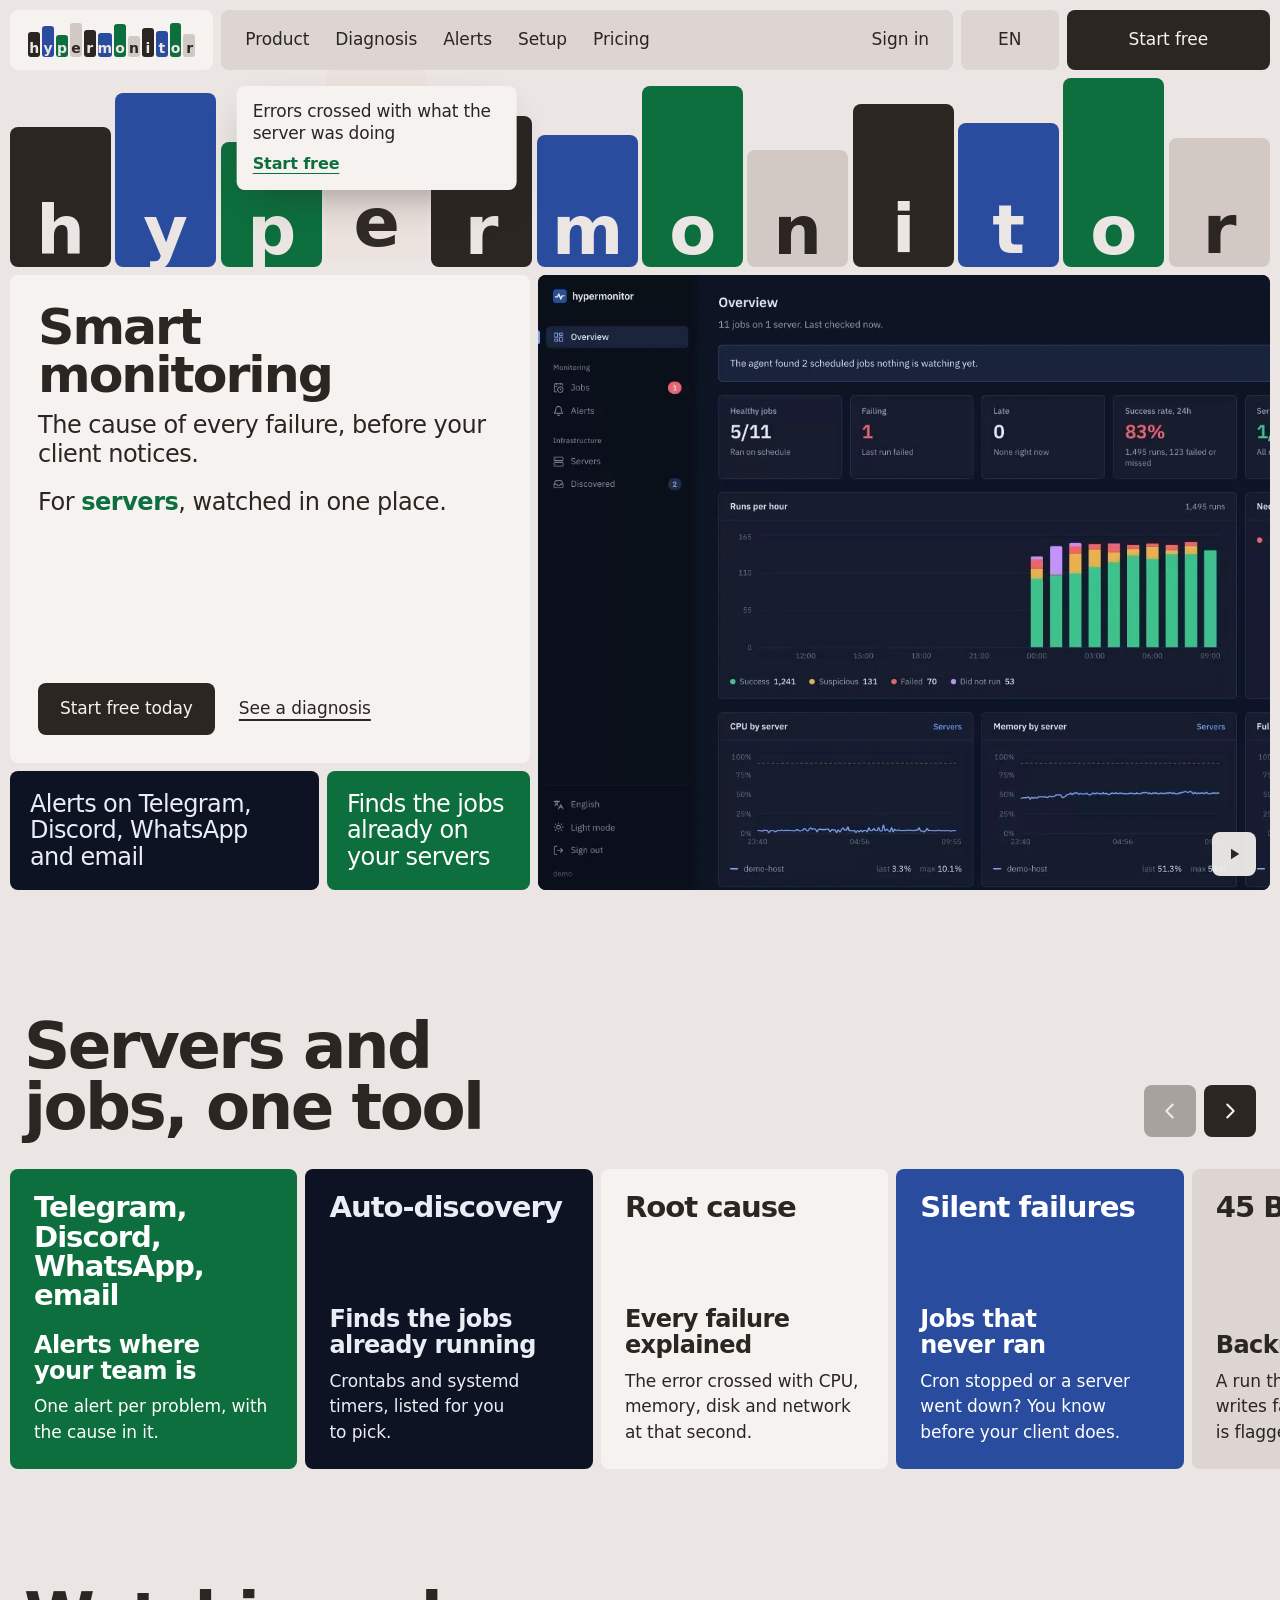
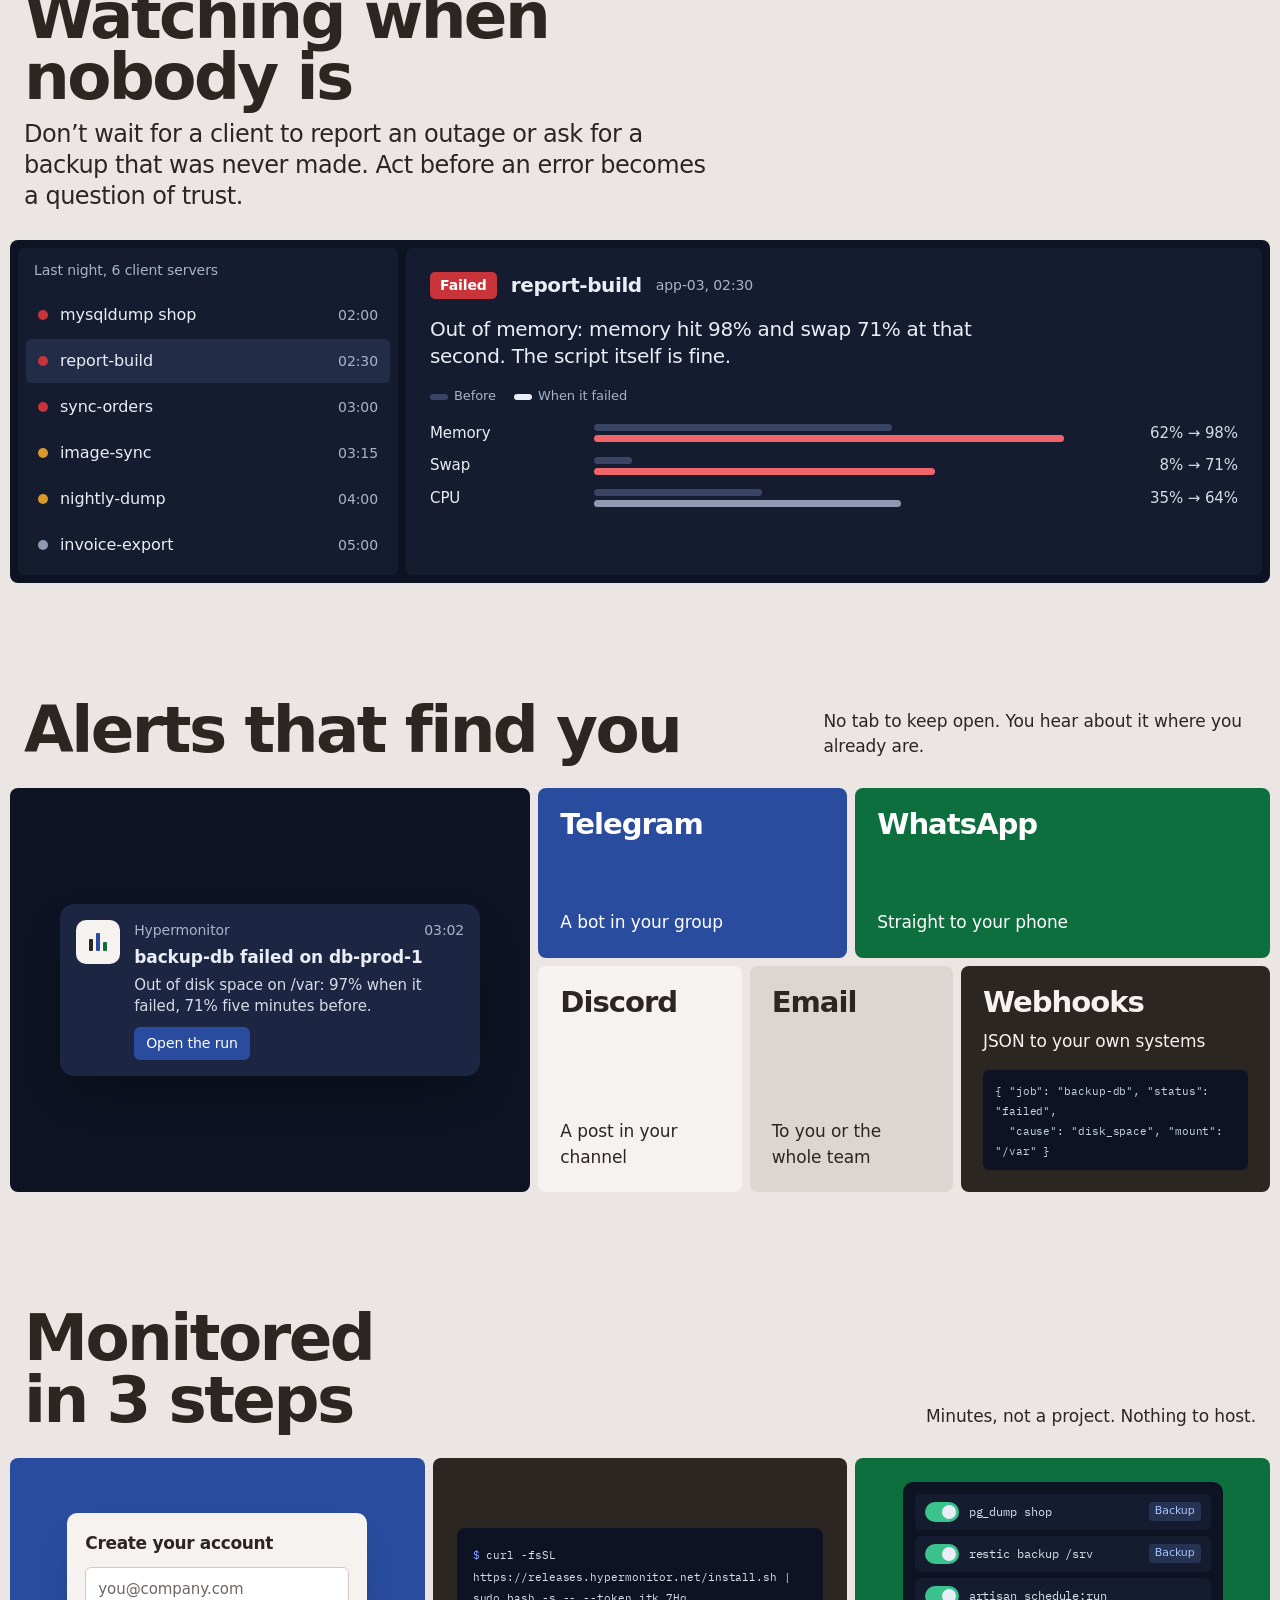
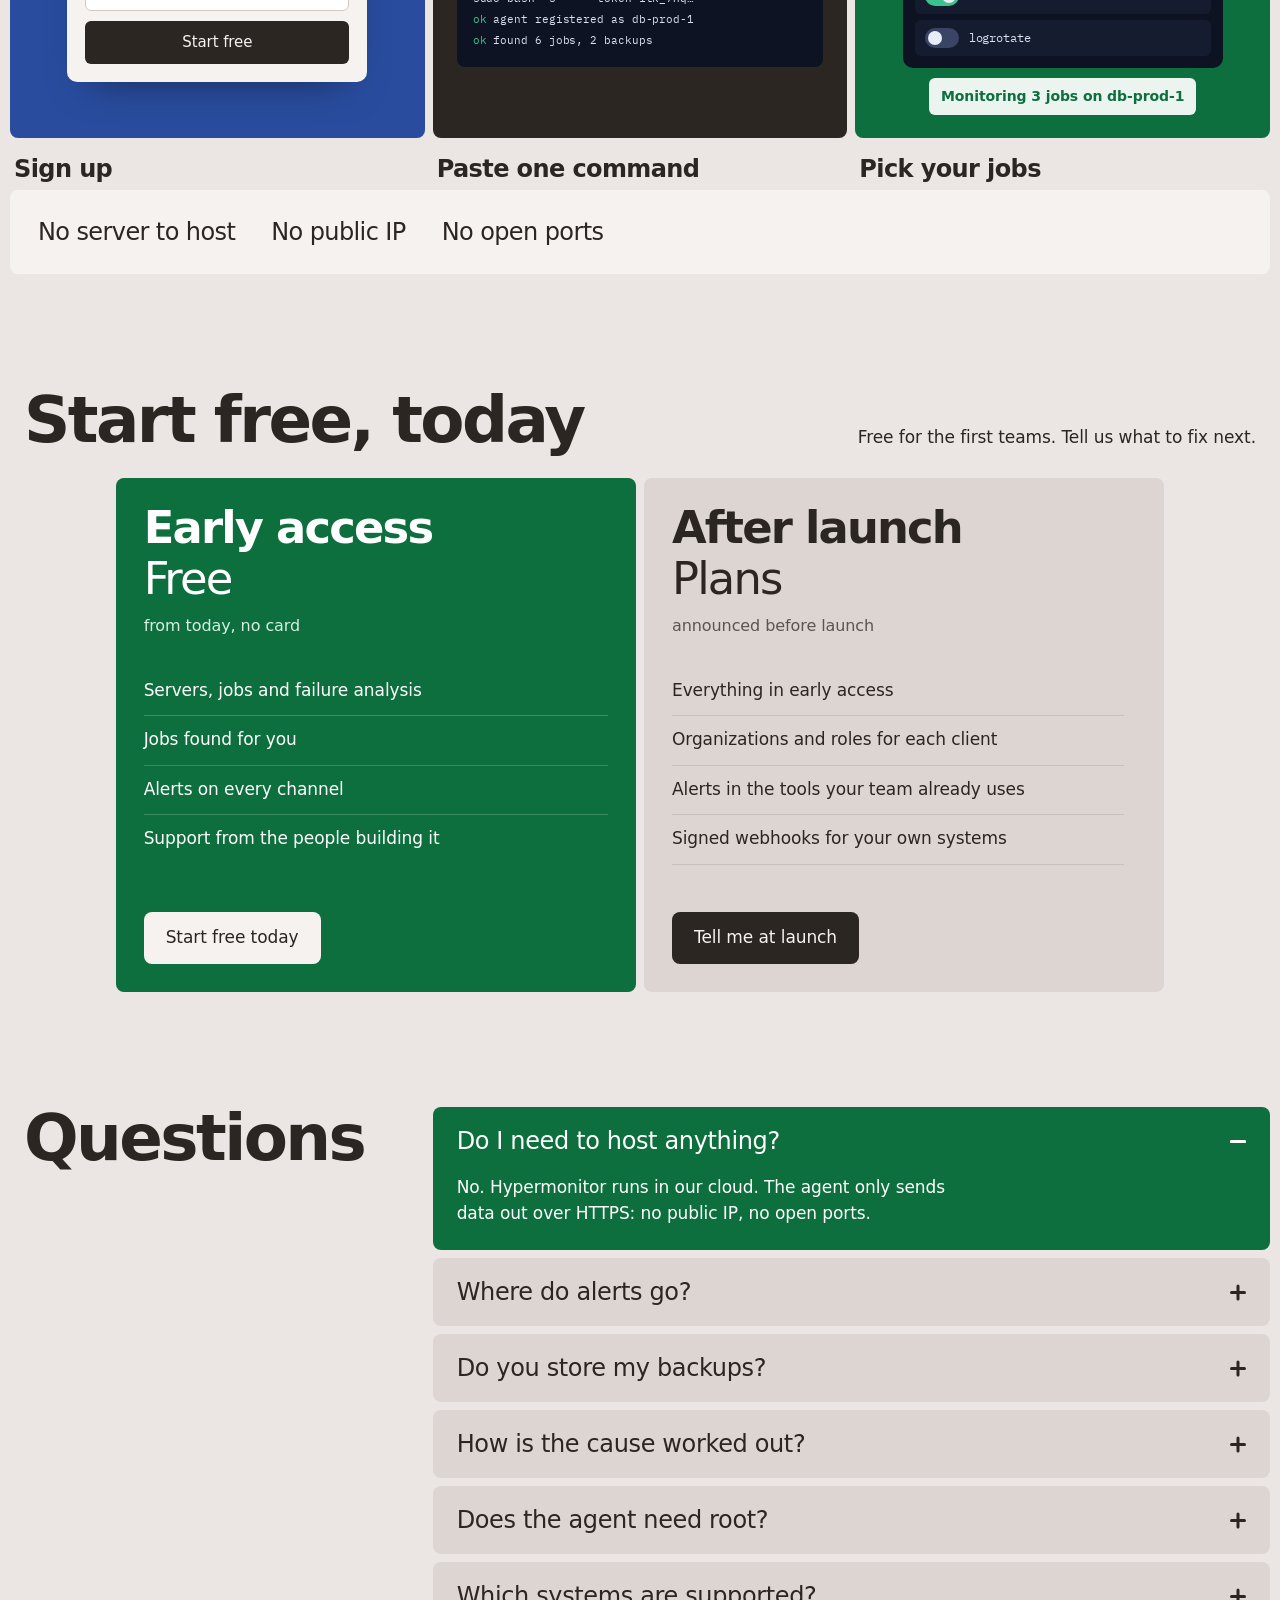
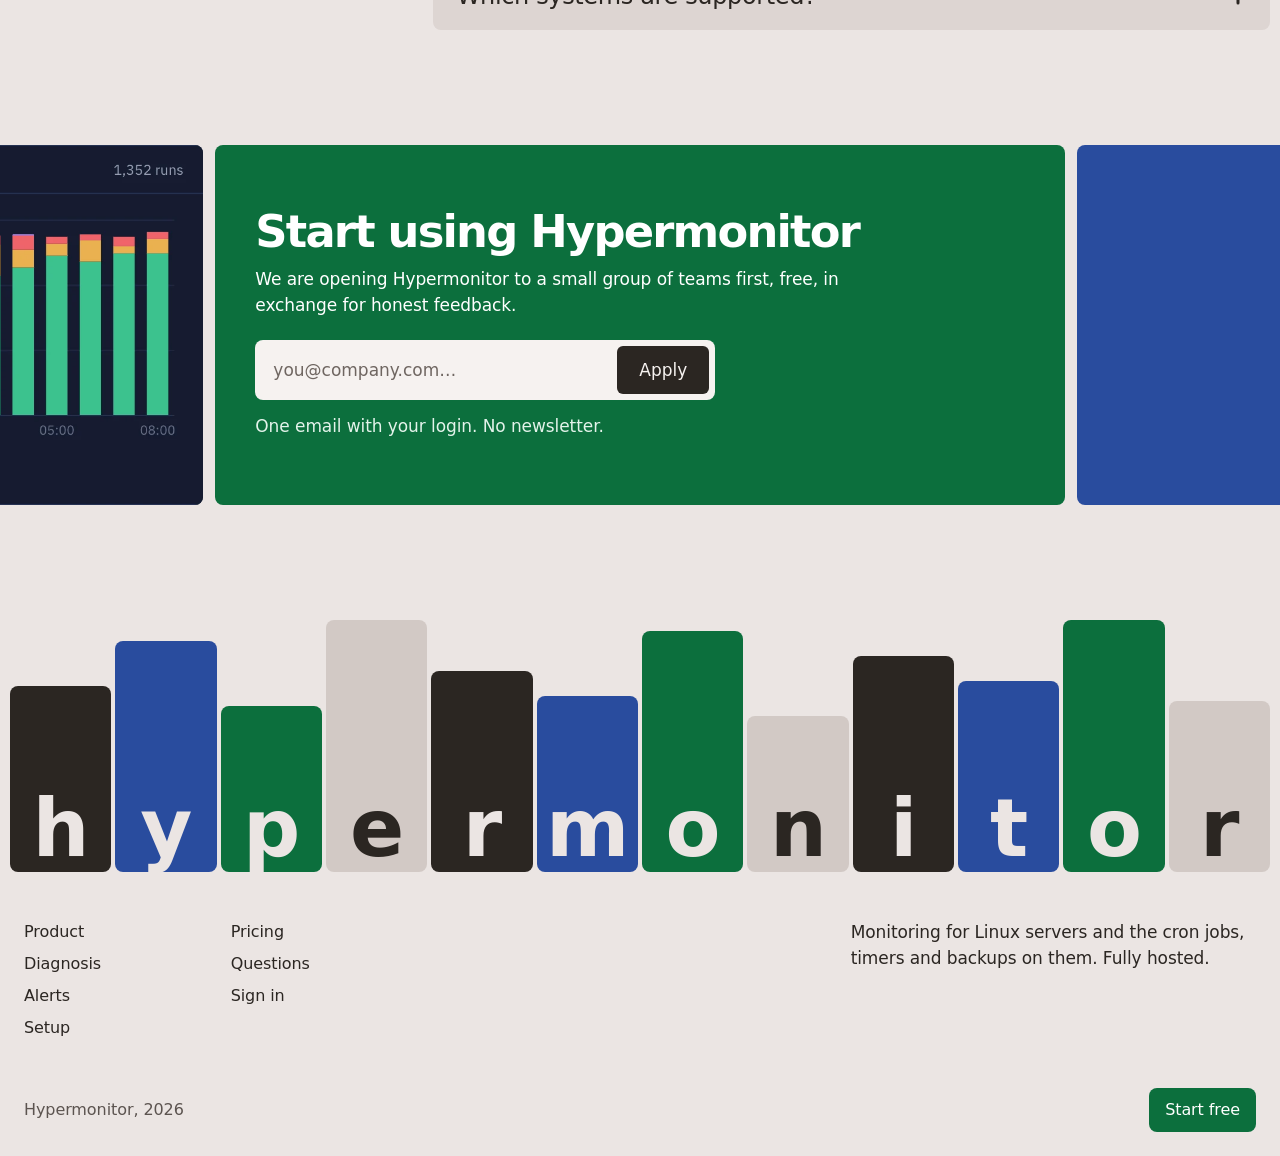
==== index.html @ ac03ec32 "Hypermonitor landing page Static page in English, Spanish and Portuguese with the interactive block " ====
<!doctype html>
<html lang="en">
<head>
  <meta charset="utf-8">
  <meta name="viewport" content="width=device-width, initial-scale=1, viewport-fit=cover">
  <title data-i18n="meta.title">Hypermonitor: server and cron monitoring that tells you why</title>
  <meta name="description" data-i18n-attr="content:meta.description" content="Hypermonitor watches your Linux servers and the cron jobs, timers and backups on them, and when a job fails it tells you why. Fully hosted, alerts wherever you are.">
  <meta name="theme-color" content="#ebe5e3">
  <meta property="og:type" content="website">
  <meta property="og:site_name" content="Hypermonitor">
  <meta property="og:url" content="https://hypermonitor.net/">
  <meta property="og:title" content="Hypermonitor: smart monitoring for servers, cron jobs and backups">
  <meta property="og:description" content="Watches your Linux servers and the cron jobs, timers and backups on them, and when a job fails it tells you why.">
  <meta property="og:image" content="https://hypermonitor.net/assets/social/og.png">
  <meta property="og:image:width" content="1200">
  <meta property="og:image:height" content="630">
  <meta property="og:image:alt" content="The hypermonitor block logo above the words Smart monitoring.">
  <meta name="twitter:card" content="summary_large_image">
  <link rel="icon" href="assets/brand/hypermonitor-mark.svg" type="image/svg+xml">
  <link rel="canonical" href="https://hypermonitor.net/">
  <link rel="alternate" hreflang="en" href="https://hypermonitor.net/?lang=en">
  <link rel="alternate" hreflang="pt-BR" href="https://hypermonitor.net/?lang=pt-BR">
  <link rel="alternate" hreflang="es" href="https://hypermonitor.net/?lang=es">
  <link rel="alternate" hreflang="x-default" href="https://hypermonitor.net/">
  <link rel="preconnect" href="https://api.fontshare.com">
  <link rel="preconnect" href="https://cdn.fontshare.com" crossorigin>
  <link href="https://api.fontshare.com/v2/css?f[]=switzer@400,500,600&display=swap" rel="stylesheet">
  <link rel="preconnect" href="https://fonts.googleapis.com">
  <link rel="preconnect" href="https://fonts.gstatic.com" crossorigin>
  <link href="https://fonts.googleapis.com/css2?family=IBM+Plex+Mono:wght@400;500&display=swap" rel="stylesheet"><!-- taste-skill-ignore: Plex Mono is used only for literal code -->
  <link rel="stylesheet" href="styles.css">
  <script>document.documentElement.classList.add('js')</script>
  <script src="i18n.js"></script>
</head>
<body>
<a class="skip" href="#main" data-i18n="nav.skip">Skip to content</a>

<header class="board board--hero" id="top">
  <a class="t t--logo" href="#top" aria-label="Hypermonitor">
    <span class="blocks blocks--mini" aria-hidden="true" translate="no"><span style="--h:.74">h</span><span style="--h:.92">y</span><span style="--h:.66">p</span><span style="--h:1">e</span><span style="--h:.8">r</span><span style="--h:.7">m</span><span style="--h:.96">o</span><span style="--h:.62">n</span><span style="--h:.86">i</span><span style="--h:.76">t</span><span style="--h:1">o</span><span style="--h:.68">r</span></span>
  </a>
  <nav class="t t--nav" aria-label="Main" data-i18n-attr="aria-label:nav.label">
    <a href="#features" data-i18n="nav.product">Product</a>
    <a href="#diagnosis" data-i18n="nav.diagnosis">Diagnosis</a>
    <a href="#alerts" data-i18n="nav.alerts">Alerts</a>
    <a href="#setup" data-i18n="nav.setup">Setup</a>
    <a href="#pricing" data-i18n="nav.pricing">Pricing</a>
    <a class="t--signin" href="https://app.hypermonitor.net/login" data-i18n="nav.signin">Sign in</a>
  </nav>
  <label class="t t--lang">
    <span class="sr-only" data-i18n="nav.language">Language</span>
    <select id="lang" aria-label="Language" data-i18n-attr="aria-label:nav.language">
      <option value="en">EN</option>
      <option value="pt-BR">PT</option>
      <option value="es">ES</option>
    </select>
  </label>
  <a class="t t--action" href="#start" data-i18n="cta.start">Start free</a>

  <div class="t t--mark">
    <div class="blocks blocks--hero" id="hero-blocks" role="group" aria-label="Hypermonitor" translate="no">
      <button type="button" style="--i:0;--h:.74" data-tip="0">h</button><button type="button" style="--i:1;--h:.92" data-tip="1">y</button><button type="button" style="--i:2;--h:.66" data-tip="2">p</button><button type="button" style="--i:3;--h:1" data-tip="3">e</button><button type="button" style="--i:4;--h:.8" data-tip="4">r</button><button type="button" style="--i:5;--h:.7" data-tip="5">m</button><button type="button" style="--i:6;--h:.96" data-tip="6">o</button><button type="button" style="--i:7;--h:.62" data-tip="7">n</button><button type="button" style="--i:8;--h:.86" data-tip="8">i</button><button type="button" style="--i:9;--h:.76" data-tip="9">t</button><button type="button" style="--i:10;--h:1" data-tip="10">o</button><button type="button" style="--i:11;--h:.68" data-tip="11">r</button>
    </div>
    <div class="tip" id="tip" role="status" aria-live="polite" hidden>
      <p class="tip__text" id="tip-text"></p>
      <a class="tip__link" href="#start" data-i18n="cta.start">Start free</a>
    </div>
  </div>

  <div class="t t--intro">
    <h1 class="intro__title" data-i18n="hero.title">Smart monitoring</h1>
    <p class="intro__punch" data-i18n="hero.punch">The cause of every failure, before your client notices.</p>
    <p class="intro__sub"><span data-i18n="hero.subA">For</span> <span class="rotator" aria-hidden="true"><span class="rotator__word" id="rotator">servers</span></span><span class="sr-only" data-i18n="hero.subList">servers, scheduled jobs, timers and backups</span><span data-i18n="hero.subB">, watched in one place.</span></p>
    <div class="intro__actions">
      <a class="btn btn--ink" href="#start" data-i18n="cta.startToday">Start free today</a>
      <a class="intro__link" href="#diagnosis" data-i18n="hero.see">See a diagnosis</a>
    </div>
  </div>
  <p class="t t--dark" data-i18n="hero.one">Alerts on Telegram, Discord, WhatsApp and email</p>
  <p class="t t--accent" data-i18n="hero.two">Finds the jobs already on your servers</p>

  <figure class="t t--video">
    <video id="tour" src="assets/video/tour.mp4" poster="assets/video/tour-poster.webp" width="1440" height="900" autoplay muted loop playsinline preload="metadata" aria-label="A tour of Hypermonitor: the overview, a server’s metrics, the jobs list and the analysis of a failed run." data-i18n-attr="aria-label:hero.videoLabel"></video>
    <button type="button" class="video__toggle" id="tour-toggle" aria-pressed="false" data-label-pause="Pause the tour" data-label-play="Play the tour" aria-label="Pause the tour">
      <svg class="i-pause" viewBox="0 0 24 24" aria-hidden="true"><rect x="6" y="5" width="4" height="14" rx="1"/><rect x="14" y="5" width="4" height="14" rx="1"/></svg>
      <svg class="i-play" viewBox="0 0 24 24" aria-hidden="true"><path d="M8 5v14l11-7z"/></svg>
    </button>
  </figure>
</header>

<main id="main">

<section class="features" id="features" aria-labelledby="features-title">
  <div class="features__head">
    <h2 class="features__title" id="features-title" data-i18n="features.title">Servers and jobs, one tool</h2>
    <div class="carousel__nav">
      <button type="button" class="carousel__btn" data-dir="-1" aria-controls="carousel" aria-label="Previous" data-i18n-attr="aria-label:features.prev"><svg viewBox="0 0 24 24" aria-hidden="true"><path d="M15 5l-7 7 7 7"/></svg></button>
      <button type="button" class="carousel__btn" data-dir="1" aria-controls="carousel" aria-label="Next" data-i18n-attr="aria-label:features.next"><svg viewBox="0 0 24 24" aria-hidden="true"><path d="M9 5l7 7-7 7"/></svg></button>
    </div>
  </div>
  <ul class="carousel" id="carousel" tabindex="0" aria-label="Features" data-i18n-attr="aria-label:features.label">
    <li class="slide slide--accent"><p class="slide__fact" data-i18n="f1.f">Telegram, Discord, WhatsApp, email</p><h3 data-i18n="f1.t">Alerts where your team is</h3><p data-i18n="f1.d">One alert per problem, with the cause in it.</p></li>
    <li class="slide slide--night"><p class="slide__fact" data-i18n="f2.f">Auto-discovery</p><h3 data-i18n="f2.t">Finds the jobs already running</h3><p data-i18n="f2.d">Crontabs and systemd timers, listed for you to pick.</p></li>
    <li class="slide slide--paper"><p class="slide__fact" data-i18n="f3.f">Root cause</p><h3 data-i18n="f3.t">Every failure explained</h3><p data-i18n="f3.d">The error crossed with CPU, memory, disk and network at that second.</p></li>
    <li class="slide slide--navy"><p class="slide__fact" data-i18n="f4.f">Silent failures</p><h3 data-i18n="f4.t">Jobs that never ran</h3><p data-i18n="f4.d">Cron stopped or a server went down? You know before your client does.</p></li>
    <li class="slide slide--surface"><p class="slide__fact">45&nbsp;B</p><h3 data-i18n="f5.t">Backups that lie</h3><p data-i18n="f5.d">A run that exits 0 but writes far less than usual is flagged.</p></li>
    <li class="slide slide--paper"><p class="slide__fact" data-i18n="f6.f">Real time</p><h3 data-i18n="f6.t">Server health</h3><p data-i18n="f6.d">CPU, memory, swap, disk, I/O and network, with history.</p></li>
    <li class="slide slide--night"><p class="slide__fact" data-i18n="f7.f">1 login</p><h3 data-i18n="f7.t">Every client apart</h3><p data-i18n="f7.d">One organization per client, all under your login.</p></li>
    <li class="slide slide--surface"><p class="slide__fact" data-i18n="f8.f">No SSH</p><h3 data-i18n="f8.t">The output of every run</h3><p data-i18n="f8.d">Last lines, CPU time and memory of each run, in the browser.</p></li>
  </ul>
</section>

<section class="diag" id="diagnosis" aria-labelledby="diag-title">
  <div class="diag__head">
    <h2 id="diag-title" data-i18n="diag.title">Watching when nobody is</h2>
    <p class="diag__hook" data-i18n="diag.sub">Don’t wait for a client to report an outage or ask for a backup that was never made. Act before an error becomes a question of trust.</p>
  </div>
  <div class="diag__ui" data-ui>
    <div class="diag__list">
      <p class="diag__caption" data-i18n="diag.night">Last night, 6 client servers</p>
      <ul id="diag-runs" role="listbox" aria-label="Runs" data-i18n-attr="aria-label:diag.runs"></ul>
    </div>
    <div class="diag__pane" id="diag-pane" aria-live="polite"></div>
  </div>
</section>

<section class="alerts" id="alerts" aria-labelledby="alerts-title">
  <div class="alerts__head">
    <h2 id="alerts-title" data-i18n="alerts.title">Alerts that find you</h2>
    <p data-i18n="alerts.sub">No tab to keep open. You hear about it where you already are.</p>
  </div>
  <div class="alerts__board">
    <div class="t alerts__msg" data-ui>
      <div class="msg">
        <span class="msg__app" aria-hidden="true"><svg viewBox="0 0 24 24"><rect x="3" y="9" width="4" height="12" rx="1"/><rect x="10" y="3" width="4" height="18" rx="1"/><rect x="17" y="12" width="4" height="9" rx="1"/></svg></span>
        <div class="msg__body">
          <p class="msg__from">Hypermonitor <span>03:02</span></p>
          <p class="msg__title" data-i18n="alerts.msgTitle">backup-db failed on db-prod-1</p>
          <p class="msg__text" data-i18n="alerts.msgText">Out of disk space on /var: 97% when it failed, 71% five minutes before.</p>
          <span class="msg__btn" data-i18n="alerts.msgBtn">Open the run</span>
        </div>
      </div>
    </div>
    <div class="t alerts__ch alerts__ch--telegram"><p class="ch__name">Telegram</p><p data-i18n="alerts.telegram">A bot in your group</p></div>
    <div class="t alerts__ch alerts__ch--whatsapp"><p class="ch__name">WhatsApp</p><p data-i18n="alerts.whatsapp">Straight to your phone</p></div>
    <div class="t alerts__ch alerts__ch--discord"><p class="ch__name">Discord</p><p data-i18n="alerts.discord">A post in your channel</p></div>
    <div class="t alerts__ch alerts__ch--email"><p class="ch__name">Email</p><p data-i18n="alerts.email">To you or the whole team</p></div>
    <div class="t alerts__ch alerts__ch--hook">
      <p class="ch__name">Webhooks</p>
      <p data-i18n="alerts.hook">JSON to your own systems</p>
      <pre data-ui><code>{ "job": "backup-db", "status": "failed",
  "cause": "disk_space", "mount": "/var" }</code></pre>
    </div>
  </div>
</section>

<section class="setup" id="setup" aria-labelledby="setup-title">
  <div class="setup__head">
    <h2 id="setup-title" data-i18n="setup.title">Monitored in 3 steps</h2>
    <p data-i18n="setup.sub">Minutes, not a project. Nothing to host.</p>
  </div>
  <ol class="steps">
    <li class="step">
      <div class="step__art step__art--a" data-ui>
        <div class="ui-card">
          <p class="ui-card__title" data-i18n="setup.s1art">Create your account</p>
          <span class="ui-input">you@company.com</span>
          <span class="ui-btn" data-i18n="cta.startFree">Start free</span>
        </div>
      </div>
      <h3 data-i18n="setup.s1">Sign up</h3>
    </li>
    <li class="step">
      <div class="step__art step__art--b" data-ui>
        <pre class="term"><code><span class="term__p">$</span> curl -fsSL https://releases.hypermonitor.net/install.sh | sudo bash -s -- --token itk_7Hq…
<span class="term__ok">ok</span> agent registered as db-prod-1
<span class="term__ok">ok</span> found 6 jobs, 2 backups</code></pre>
      </div>
      <h3 data-i18n="setup.s2">Paste one command</h3>
    </li>
    <li class="step">
      <div class="step__art step__art--c" data-ui>
        <ul class="picks">
          <li><span class="pick on" aria-hidden="true"></span><code>pg_dump shop</code><span class="tag">Backup</span></li>
          <li><span class="pick on" aria-hidden="true"></span><code>restic backup /srv</code><span class="tag">Backup</span></li>
          <li><span class="pick on" aria-hidden="true"></span><code>artisan schedule:run</code></li>
          <li><span class="pick" aria-hidden="true"></span><code>logrotate</code></li>
        </ul>
        <p class="picks__done" data-i18n="setup.s3art">Monitoring 3 jobs on db-prod-1</p>
      </div>
      <h3 data-i18n="setup.s3">Pick your jobs</h3>
    </li>
  </ol>
  <ul class="nohost" aria-label="What you don’t need" data-i18n-attr="aria-label:setup.noLabel">
    <li data-i18n="setup.no1">No server to host</li>
    <li data-i18n="setup.no2">No public IP</li>
    <li data-i18n="setup.no3">No open ports</li>
  </ul>
</section>

<section class="pricing" id="pricing" aria-labelledby="pricing-title">
  <div class="pricing__head">
    <h2 id="pricing-title" data-i18n="pricing.title">Start free, today</h2>
    <p data-i18n="pricing.sub">Free for the first teams. Tell us what to fix next.</p>
  </div>
  <div class="plans">
    <div class="plan plan--early">
      <p class="plan__name" data-i18n="pricing.early">Early access</p>
      <p class="plan__price" data-i18n="pricing.free">Free</p>
      <p class="plan__period" data-i18n="pricing.fromToday">from today, no card</p>
      <ul class="plan__list">
        <li data-i18n="pricing.e1">Servers, jobs and failure analysis</li>
        <li data-i18n="pricing.e2">Jobs found for you</li>
        <li data-i18n="pricing.e3">Alerts on every channel</li>
        <li data-i18n="pricing.e4">Support from the people building it</li>
      </ul>
      <a class="btn btn--paper" href="#start" data-i18n="cta.startToday">Start free today</a>
    </div>
    <div class="plan plan--after">
      <p class="plan__name" data-i18n="pricing.after">After launch</p>
      <p class="plan__price" data-i18n="pricing.plans">Plans</p>
      <p class="plan__period" data-i18n="pricing.announced">announced before launch</p>
      <ul class="plan__list plan__list--scroll" tabindex="0" aria-label="What comes after launch" data-i18n-attr="aria-label:pricing.afterLabel">
        <li data-i18n="pricing.a1">Everything in early access</li>
        <li data-i18n="pricing.a2">Organizations and roles for each client</li>
        <li data-i18n="pricing.a3">Alerts in the tools your team already uses</li>
        <li data-i18n="pricing.a4">Signed webhooks for your own systems</li>
        <li data-i18n="pricing.a5">A public API</li>
        <li data-i18n="pricing.a6">AI-assisted failure analysis</li>
        <li data-i18n="pricing.a7">Longer metric and run history</li>
        <li data-i18n="pricing.a8">Reports you can send to your clients</li>
        <li data-i18n="pricing.a9">A free plan that stays</li>
      </ul>
      <a class="btn btn--ink" href="#start" data-i18n="pricing.notify">Tell me at launch</a>
    </div>
  </div>
</section>

<section class="faq" id="faq" aria-labelledby="faq-title">
  <h2 class="faq__title" id="faq-title" data-i18n="faq.title">Questions</h2>
  <div class="faq__list">
    <details class="qa" name="faq" open><summary data-i18n="faq.q1">Do I need to host anything?</summary><p data-i18n="faq.a1">No. Hypermonitor runs in our cloud. The agent only sends data out over HTTPS: no public IP, no open ports.</p></details>
    <details class="qa" name="faq"><summary data-i18n="faq.q2">Where do alerts go?</summary><p data-i18n="faq.a2">Telegram, Discord, WhatsApp, email or a webhook to your own systems. One alert per problem, not per run.</p></details>
    <details class="qa" name="faq"><summary data-i18n="faq.q3">Do you store my backups?</summary><p data-i18n="faq.a3">No. Only facts about each run: exit code, duration, size, file count and checksum.</p></details>
    <details class="qa" name="faq"><summary data-i18n="faq.q4">How is the cause worked out?</summary><p data-i18n="faq.a4">By rules you can read: the error line is matched to known failures and checked against the server’s metrics at the second it failed.</p></details>
    <details class="qa" name="faq"><summary data-i18n="faq.q5">Does the agent need root?</summary><p data-i18n="faq.a5">Only to install it as a service. Wrapping a job with <code>hmagent exec</code> does not.</p></details>
    <details class="qa" name="faq"><summary data-i18n="faq.q6">Which systems are supported?</summary><p data-i18n="faq.a6">Linux on amd64 for the agent. Ping URLs work from anything that can make an HTTP request.</p></details>
  </div>
</section>

<section class="close" id="start" aria-labelledby="start-title">
  <figure class="close__side close__side--img">
    <img src="assets/shots/f-runs.webp" width="1517" height="604" loading="lazy" alt="" >
  </figure>
  <div class="close__main">
    <h2 id="start-title" data-i18n="close.title">Start using Hypermonitor</h2>
    <p data-i18n="close.sub">We are opening Hypermonitor to a small group of teams first, free, in exchange for honest feedback.</p>
    <!-- Netlify Forms only keeps the fields declared here at deploy time, so the hidden ones must stay in the markup. -->
    <form class="field" id="start-form" name="early-access" action="/" method="post" data-netlify="true" netlify-honeypot="_gotcha">
      <input type="hidden" name="form-name" value="early-access">
      <input type="hidden" name="language">
      <input type="hidden" name="utm_source">
      <input type="hidden" name="utm_medium">
      <input type="hidden" name="utm_campaign">
      <input type="hidden" name="utm_content">
      <input type="hidden" name="ref">
      <input type="hidden" name="referrer">
      <label class="sr-only" for="start-email" data-i18n="close.email">Work email</label>
      <input id="start-email" name="email" type="email" required autocomplete="email" placeholder="you@company.com…" spellcheck="false" data-i18n-attr="placeholder:close.placeholder">
      <input class="sr-only" name="_gotcha" type="text" tabindex="-1" autocomplete="off" aria-hidden="true">
      <button type="submit" data-i18n="close.apply">Apply</button>
    </form>
    <p class="close__after" id="start-after" aria-live="polite" data-i18n="close.after">One email with your login. No newsletter.</p>
  </div>
  <div class="close__side close__side--flat"></div>
</section>

</main>

<footer class="foot">
  <p class="blocks blocks--foot" aria-label="hypermonitor" translate="no"><span style="--i:0;--h:.74">h</span><span style="--i:1;--h:.92">y</span><span style="--i:2;--h:.66">p</span><span style="--i:3;--h:1">e</span><span style="--i:4;--h:.8">r</span><span style="--i:5;--h:.7">m</span><span style="--i:6;--h:.96">o</span><span style="--i:7;--h:.62">n</span><span style="--i:8;--h:.86">i</span><span style="--i:9;--h:.76">t</span><span style="--i:10;--h:1">o</span><span style="--i:11;--h:.68">r</span></p>
  <div class="foot__links">
    <nav aria-label="Product" data-i18n-attr="aria-label:nav.product"><a href="#features" data-i18n="nav.product">Product</a><a href="#diagnosis" data-i18n="nav.diagnosis">Diagnosis</a><a href="#alerts" data-i18n="nav.alerts">Alerts</a><a href="#setup" data-i18n="nav.setup">Setup</a></nav>
    <nav aria-label="Help" data-i18n-attr="aria-label:nav.help"><a href="#pricing" data-i18n="nav.pricing">Pricing</a><a href="#faq" data-i18n="faq.title">Questions</a><a href="https://app.hypermonitor.net/login" data-i18n="nav.signin">Sign in</a></nav>
    <p class="foot__what" data-i18n="foot.what">Monitoring for Linux servers and the cron jobs, timers and backups on them. Fully hosted.</p>
  </div>
  <div class="foot__last">
    <p>Hypermonitor, 2026</p>
    <a class="btn btn--accent btn--small" href="#start" data-i18n="cta.start">Start free</a>
  </div>
</footer>

<script src="main.js" defer></script>
</body>
</html>
---- styles.css ----
/* Hypermonitor landing. Direction: "The well-kept board" (tasteskill seed 1194518686).
   Filled tiles, 8px gaps, one radius. The block wordmark (each letter in a bar of its own height,
   like a run in a chart) is the brand mark. */

:root {
  --bg: #ebe5e3;
  --paper: #f6f2f0;
  --surface: #ddd5d2;
  --surface-2: #d2c9c5;
  --stone: #d2c9c5;
  --ink: #2b2622;
  --muted: #5c5450;
  --accent: #0c6f3d;
  --accent-strong: #095a31;
  --accent-ink: #ffffff;
  --navy: #294c9e;
  --night: #0d1322;
  --night-2: #151c30;
  --night-ink: #e9edf5;
  --red: #c9343a;
  --amber: #8f5b08;

  --step-body: 17px;
  --step-h3: 24px;
  --step-lead: clamp(1.375rem, 1.1rem + 0.9vw, 2rem);
  --step-head: clamp(2.25rem, 1.3rem + 3.4vw, 4.25rem);

  --gap: 8px;
  --edge: 10px;
  --radius: 8px;
  --section: clamp(88px, 9vw, 150px);

  --ease-out: cubic-bezier(0.22, 1, 0.36, 1);
  --t-press: 140ms;
  --t-hover: 180ms;
  --t-ui: 240ms;

  --sans: "Switzer", system-ui, -apple-system, "Segoe UI", sans-serif;
  --mono: "IBM Plex Mono", ui-monospace, "SFMono-Regular", Menlo, monospace; /* taste-skill-ignore: only literal code */
}

*, *::before, *::after { box-sizing: border-box; }
html { -webkit-text-size-adjust: 100%; scroll-behavior: smooth; -webkit-tap-highlight-color: transparent; }
body {
  margin: 0;
  background: var(--bg);
  color: var(--ink);
  font: 400 var(--step-body) / 1.5 var(--sans);
  letter-spacing: -0.005em;
  -webkit-font-smoothing: antialiased;
  touch-action: manipulation;
  overflow-x: hidden;
}
img, video { display: block; max-width: 100%; height: auto; }
h1, h2, h3, p, figure, ul, ol, pre { margin: 0; }
ul, ol { padding: 0; list-style: none; }
a { color: inherit; }
button, input, select { font: inherit; color: inherit; }
code { font-family: var(--mono); font-size: 0.9em; }
::selection { background: var(--accent); color: var(--accent-ink); }
:focus-visible { outline: 3px solid var(--navy); outline-offset: 2px; }
[id] { scroll-margin-top: 16px; }
h1, h2, h3 { font-weight: 600; letter-spacing: -0.04em; line-height: 0.95; text-wrap: balance; }
h3 { font-size: var(--step-h3); letter-spacing: -0.025em; line-height: 1.1; }
p { text-wrap: pretty; }
.sr-only { position: absolute; width: 1px; height: 1px; overflow: hidden; clip: rect(0 0 0 0); white-space: nowrap; }
.skip { position: absolute; left: -9999px; top: 8px; z-index: 10; padding: 10px 14px; border-radius: var(--radius); background: var(--ink); color: var(--paper); }
.skip:focus { left: 8px; }
main > section { padding: var(--section) var(--edge) 0; }

.t { border-radius: var(--radius); min-width: 0; }

.btn {
  display: inline-flex; align-items: center; justify-content: center;
  min-height: 52px; padding: 0 22px; border-radius: var(--radius);
  font-weight: 500; text-decoration: none; white-space: nowrap;
  transition: transform var(--t-press) var(--ease-out), background-color var(--t-hover) ease, color var(--t-hover) ease;
}
.btn:active { transform: scale(0.97); }
.btn--paper { background: var(--paper); color: var(--ink); }
.btn--ink { background: var(--ink); color: var(--paper); }
.btn--accent { background: var(--accent); color: var(--accent-ink); }
.btn--small { min-height: 44px; padding: 0 16px; }
@media (hover: hover) and (pointer: fine) {
  .btn--paper:hover { background: #ffffff; }
  .btn--ink:hover { background: #000000; }
  .btn--accent:hover { background: var(--accent-strong); }
}

/* ---------- The block wordmark ---------- */
.blocks { display: flex; align-items: flex-end; gap: 4px; height: 100%; margin: 0; letter-spacing: -0.05em; }
.blocks > span, .blocks > button {
  flex: 1; display: flex; align-items: flex-end; justify-content: center;
  height: calc(var(--h) * 100%); padding: 0 0 0.04em; border: 0;
  border-radius: var(--radius); background: var(--ink); color: var(--bg);
  font-weight: 600; line-height: 1;
}
.blocks > :nth-child(4n + 2) { background: var(--navy); }
.blocks > :nth-child(4n + 3) { background: var(--accent); }
.blocks > :nth-child(4n) { background: var(--stone); color: var(--ink); }
.blocks > button { cursor: pointer; transition: transform var(--t-ui) var(--ease-out), filter var(--t-hover) ease; }
.blocks > button.is-on { transform: translateY(-8px); filter: brightness(1.12); }
@media (hover: hover) and (pointer: fine) { .blocks > button:hover { transform: translateY(-8px); } }

.blocks--mini { height: 34px; width: 172px; gap: 2px; letter-spacing: -0.02em; }
.blocks--mini > span { border-radius: 3px; font-size: 14px; padding-bottom: 2px; }

/* ---------- Hero ---------- */
.board--hero {
  display: grid;
  grid-template-columns: repeat(12, minmax(0, 1fr));
  grid-template-rows: 60px minmax(140px, 21svh) minmax(0, 1fr) auto;
  gap: var(--gap);
  padding: var(--edge);
  height: 100svh;
  min-height: 720px;
  max-height: 1080px;
}
.t--logo { grid-column: 1 / 3; display: flex; align-items: center; padding: 0 18px; background: var(--paper); text-decoration: none; }
.t--nav { grid-column: 3 / 10; display: flex; align-items: center; gap: 26px; padding: 0 24px; background: var(--surface); }
.t--nav a { font-weight: 500; text-decoration: none; text-underline-offset: 0.3em; text-decoration-thickness: 2px; }
.t--nav .t--signin { margin-left: auto; }
@media (hover: hover) and (pointer: fine) { .t--nav a:hover { text-decoration: underline; } }
.t--lang { grid-column: 10 / 11; display: flex; background: var(--surface); }
.t--lang select { width: 100%; padding: 0 16px; border: 0; border-radius: var(--radius); background: var(--surface); color: var(--ink); font-weight: 500; cursor: pointer; appearance: none; text-align: center; }
.t--action { grid-column: 11 / 13; display: flex; align-items: center; justify-content: center; padding: 0 18px; background: var(--ink); color: var(--paper); font-weight: 500; text-decoration: none; transition: background-color var(--t-hover) ease, transform var(--t-press) var(--ease-out); }
.t--action:active { transform: scale(0.98); }
@media (hover: hover) and (pointer: fine) { .t--action:hover { background: var(--accent); } .t--lang select:hover { background: var(--surface-2); } }

.t--mark { grid-column: 1 / -1; grid-row: 2; position: relative; }
.blocks--hero > button { font-size: clamp(2rem, 0.6rem + 4.6vw, 5.75rem); }
.tip {
  position: absolute; left: 0; top: 0; z-index: 5;
  display: grid; gap: 8px; width: max-content; max-width: 280px; padding: 14px 16px;
  border-radius: var(--radius); background: var(--paper); color: var(--ink);
  box-shadow: 0 18px 40px -16px rgba(43, 38, 34, 0.45); /* taste-skill-ignore: a popover that floats over the page */
}
.tip[hidden] { display: none; }
.tip__text { font-size: var(--step-body); font-weight: 500; line-height: 1.3; letter-spacing: -0.01em; }
.tip__link { font-size: 16px; font-weight: 600; color: var(--accent); text-underline-offset: 0.25em; }

.t--intro { grid-column: 1 / 6; grid-row: 3; display: flex; flex-direction: column; gap: 18px; padding: 28px; background: var(--paper); }
.t--intro .intro__actions { margin-top: auto; }
.intro__title { font-size: clamp(2.25rem, 1rem + 2.7vw, 4rem); max-width: 14ch; }
.intro__punch { margin-top: -6px; font-size: var(--step-h3); line-height: 1.2; letter-spacing: -0.02em; font-weight: 500; max-width: 30ch; }
.intro__sub { font-size: var(--step-h3); line-height: 1.25; letter-spacing: -0.02em; max-width: 30ch; }
.rotator { display: inline-grid; vertical-align: bottom; overflow: hidden; padding-bottom: 0.08em; margin-bottom: -0.08em; }
.rotator__word { display: inline-block; font-weight: 600; color: var(--accent); white-space: nowrap; transition: transform 420ms var(--ease-out), opacity 300ms ease; }
.rotator__word.is-out { transform: translateY(-105%); opacity: 0; }
.rotator__word.is-in { transform: translateY(105%); opacity: 0; transition: none; }
.intro__actions { display: flex; flex-wrap: wrap; align-items: center; gap: 12px 24px; }
.intro__link { font-weight: 500; text-underline-offset: 0.3em; text-decoration-thickness: 2px; }
.t--dark, .t--accent { grid-row: 4; display: flex; align-items: flex-end; min-height: 108px; padding: 20px; font-size: var(--step-h3); line-height: 1.1; letter-spacing: -0.025em; font-weight: 500; }
.t--dark { grid-column: 1 / 4; background: var(--night); color: var(--night-ink); }
.t--accent { grid-column: 4 / 6; background: var(--accent); color: var(--accent-ink); }
.t--video { grid-column: 6 / 13; grid-row: 3 / 5; position: relative; overflow: hidden; background: var(--night); }
.t--video video { width: 100%; height: 100%; object-fit: cover; object-position: left top; }
.video__toggle { position: absolute; right: 14px; bottom: 14px; display: grid; place-items: center; width: 44px; height: 44px; border: 0; border-radius: var(--radius); background: rgba(246, 242, 240, 0.92); color: var(--ink); cursor: pointer; transition: transform var(--t-press) var(--ease-out), background-color var(--t-hover) ease; }
.video__toggle svg { width: 18px; height: 18px; fill: currentColor; }
.video__toggle .i-play, .video__toggle.is-paused .i-pause { display: none; }
.video__toggle.is-paused .i-play { display: block; }
.video__toggle:active { transform: scale(0.94); }
@media (hover: hover) and (pointer: fine) { .video__toggle:hover { background: #ffffff; } }

/* ---------- Features carousel ---------- */
.features__head { display: flex; align-items: end; justify-content: space-between; gap: 24px; margin: 0 0 32px; padding: 0 14px; }
.features__title { font-size: var(--step-head); max-width: 17ch; }
.carousel__nav { display: flex; gap: var(--gap); }
.carousel__btn { display: grid; place-items: center; width: 52px; height: 52px; border: 0; border-radius: var(--radius); background: var(--ink); color: var(--paper); cursor: pointer; transition: transform var(--t-press) var(--ease-out), background-color var(--t-hover) ease, opacity var(--t-hover) ease; }
.carousel__btn svg { width: 22px; height: 22px; fill: none; stroke: currentColor; stroke-width: 2.2; stroke-linecap: round; stroke-linejoin: round; }
.carousel__btn:active { transform: scale(0.95); }
.carousel__btn[disabled] { opacity: 0.35; cursor: default; }
@media (hover: hover) and (pointer: fine) { .carousel__btn:not([disabled]):hover { background: var(--accent); } }
.carousel {
  display: grid; grid-auto-flow: column; grid-auto-columns: calc((100% - 3 * var(--gap)) / 4.3);
  gap: var(--gap); overflow-x: auto; overscroll-behavior-x: contain;
  scroll-snap-type: x mandatory; scroll-padding: 0 var(--edge); scrollbar-width: none;
  margin: 0 calc(var(--edge) * -1); padding: 0 var(--edge);
}
.carousel::-webkit-scrollbar { display: none; }
.slide { scroll-snap-align: start; display: flex; flex-direction: column; gap: 10px; min-height: 300px; padding: 24px; border-radius: var(--radius); background: var(--paper); }
.slide__fact { margin-bottom: auto; font-size: var(--step-lead); font-weight: 600; letter-spacing: -0.035em; line-height: 1; }
.slide > p:not(.slide__fact) { font-size: var(--step-body); }
.slide--surface { background: var(--surface); }
.slide--night { background: var(--night); color: var(--night-ink); }
.slide--navy { background: var(--navy); color: #ffffff; }
.slide--accent { background: var(--accent); color: var(--accent-ink); }

/* ---------- Diagnosis: a compact two-pane fragment ---------- */
.diag__head { display: flex; flex-wrap: wrap; align-items: end; justify-content: space-between; gap: 12px 40px; margin-bottom: 28px; padding: 0 14px; }
.diag__head h2 { font-size: var(--step-head); max-width: 16ch; }
.diag__head .diag__hook { font-size: var(--step-h3); line-height: 1.3; letter-spacing: -0.02em; font-weight: 500; max-width: 46ch; }
[data-ui].diag__ui { display: grid; grid-template-columns: minmax(260px, 380px) minmax(0, 1fr); gap: 8px; padding: 8px; border-radius: var(--radius); background: var(--night); color: var(--night-ink); }
[data-ui] .diag__list { display: grid; align-content: start; gap: 4px; padding: 8px; border-radius: 6px; background: var(--night-2); }
[data-ui] .diag__caption { padding: 4px 8px 8px; font-size: 14px; color: #a9b3c8; }
[data-ui] .diag__list ul { display: grid; gap: 2px; }
[data-ui] .run { display: grid; grid-template-columns: 10px 1fr auto; align-items: center; gap: 12px; min-height: 44px; padding: 0 12px; border-radius: 5px; font-size: 16px; cursor: pointer; transition: background-color var(--t-hover) ease; }
[data-ui] .run[aria-selected="true"] { background: #222c47; }
[data-ui] .run__dot { width: 10px; height: 10px; border-radius: 50%; background: var(--red); }
[data-ui] .run--warn .run__dot { background: #d79a2b; }
[data-ui] .run--missed .run__dot { background: #8f9ab2; }
[data-ui] .run__time { font-size: 14px; color: #a9b3c8; font-variant-numeric: tabular-nums; }
@media (hover: hover) and (pointer: fine) { [data-ui] .run:not([aria-selected="true"]):hover { background: #1b2440; } }
[data-ui] .diag__pane { display: grid; align-content: start; gap: 16px; padding: 22px 24px; border-radius: 6px; background: var(--night-2); }
[data-ui] .pane__top { display: flex; flex-wrap: wrap; align-items: center; gap: 8px 14px; }
[data-ui] .pill { padding: 3px 10px; border-radius: 5px; font-size: 14px; font-weight: 600; color: #fff; background: var(--red); }
[data-ui] .pill--warn { background: var(--amber); }
[data-ui] .pill--missed { background: #55607a; }
[data-ui] .pane__job { font-size: 20px; font-weight: 600; letter-spacing: -0.02em; }
[data-ui] .pane__host { font-size: 14px; color: #a9b3c8; }
[data-ui] .pane__verdict { font-size: 20px; line-height: 1.35; letter-spacing: -0.015em; font-weight: 500; max-width: 46ch; min-height: 2.7em; }
[data-ui] .pane__legend { display: flex; gap: 18px; font-size: 13px; color: #a9b3c8; }
[data-ui] .lg::before { content: ""; display: inline-block; width: 18px; height: 6px; margin-right: 6px; border-radius: 3px; vertical-align: middle; background: #3a4566; }
[data-ui] .lg--at::before { background: #e9edf5; }
[data-ui] .pane__sigs { display: grid; gap: 10px; }
[data-ui] .sig { display: grid; grid-template-columns: 150px minmax(0, 1fr) 150px; align-items: center; gap: 14px; font-size: 15px; }
[data-ui] .sig__bars { display: grid; gap: 4px; }
[data-ui] .sig__bars i { display: block; height: 7px; border-radius: 4px; background: #3a4566; transition: width 600ms var(--ease-out); }
[data-ui] .sig--bad .sig__b { background: #f0646a; }
[data-ui] .sig--good .sig__b { background: #3cc28d; }
[data-ui] .sig--ok .sig__b { background: #8f9ab2; }
[data-ui] .sig__val { text-align: right; font-variant-numeric: tabular-nums; color: #d5dbe7; white-space: nowrap; }

/* ---------- Alerts and integrations ---------- */
.alerts__head { display: flex; flex-wrap: wrap; align-items: end; justify-content: space-between; gap: 12px 40px; margin-bottom: 28px; padding: 0 14px; }
.alerts__head h2 { font-size: var(--step-head); max-width: 15ch; }
.alerts__head p { font-size: var(--step-body); max-width: 40ch; }
.alerts__board { display: grid; grid-template-columns: repeat(12, minmax(0, 1fr)); grid-auto-rows: minmax(170px, auto); gap: var(--gap); }
.alerts__msg { grid-column: 1 / 6; grid-row: 1 / 3; display: grid; place-items: center; padding: 28px; background: var(--night); }
[data-ui] .msg { display: grid; grid-template-columns: 44px 1fr; gap: 14px; width: min(100%, 420px); padding: 16px; border-radius: 14px; background: #1c2541; color: var(--night-ink); box-shadow: 0 20px 50px -24px rgba(0, 0, 0, 0.6); }
[data-ui] .msg__app { display: grid; place-items: center; width: 44px; height: 44px; border-radius: 10px; background: var(--paper); }
[data-ui] .msg__app svg { width: 24px; height: 24px; }
[data-ui] .msg__app rect:nth-child(1) { fill: var(--ink); }
[data-ui] .msg__app rect:nth-child(2) { fill: var(--navy); }
[data-ui] .msg__app rect:nth-child(3) { fill: var(--accent); }
[data-ui] .msg__body { display: grid; gap: 4px; }
[data-ui] .msg__from { display: flex; justify-content: space-between; font-size: 14px; color: #a9b3c8; }
[data-ui] .msg__title { font-size: 17px; font-weight: 600; }
[data-ui] .msg__text { font-size: 15px; line-height: 1.4; color: #d5dbe7; }
[data-ui] .msg__btn { justify-self: start; margin-top: 6px; padding: 6px 12px; border-radius: 6px; background: var(--navy); color: #fff; font-size: 14px; font-weight: 500; }
.alerts__ch { display: flex; flex-direction: column; justify-content: space-between; gap: 12px; padding: 22px; }
.ch__name { font-size: var(--step-lead); font-weight: 600; letter-spacing: -0.035em; line-height: 1; }
.alerts__ch > p:not(.ch__name) { font-size: var(--step-body); }
.alerts__ch--telegram { grid-column: 6 / 9; background: var(--navy); color: #fff; }
.alerts__ch--whatsapp { grid-column: 9 / 13; background: var(--accent); color: var(--accent-ink); }
.alerts__ch--discord { grid-column: 6 / 8; background: var(--paper); }
.alerts__ch--email { grid-column: 8 / 10; background: var(--surface); }
.alerts__ch--hook { grid-column: 10 / 13; background: var(--ink); color: var(--paper); }
[data-ui].alerts__ch--hook pre, .alerts__ch--hook pre { margin-top: 4px; padding: 10px 12px; border-radius: 6px; background: var(--night); color: #c8d2e6; font-family: var(--mono); font-size: 12.5px; line-height: 1.6; white-space: pre-wrap; overflow-wrap: anywhere; }

/* ---------- Setup in 3 steps ---------- */
.setup__head { display: flex; flex-wrap: wrap; align-items: end; justify-content: space-between; gap: 12px 40px; margin-bottom: 28px; padding: 0 14px; }
.setup__head h2 { font-size: var(--step-head); max-width: 15ch; }
.setup__head p { font-size: var(--step-body); max-width: 40ch; }
.steps { display: grid; grid-template-columns: repeat(3, minmax(0, 1fr)); gap: var(--gap); }
.step { display: grid; align-content: start; gap: 10px; }
.step__art { display: grid; place-items: center; height: 280px; padding: 24px; border-radius: var(--radius); overflow: hidden; }
.step__art--a { background: var(--navy); }
.step__art--b { background: var(--ink); }
.step__art--c { background: var(--accent); }
.step h3 { margin: 8px 0 0 4px; }
.step > p { margin-left: 4px; font-size: var(--step-body); }
[data-ui] .ui-card { display: grid; gap: 10px; width: min(100%, 300px); padding: 18px; border-radius: 10px; background: var(--paper); color: var(--ink); box-shadow: 0 20px 40px -24px rgba(0, 0, 0, 0.5); }
[data-ui] .ui-card__title { font-size: 17px; font-weight: 600; letter-spacing: -0.02em; }
[data-ui] .ui-input { padding: 10px 12px; border-radius: 6px; background: #fff; border: 1px solid #d2c9c5; font-size: 15px; color: #6f6661; }
[data-ui] .ui-btn { padding: 10px 12px; border-radius: 6px; background: var(--ink); color: var(--paper); font-size: 15px; font-weight: 500; text-align: center; }
[data-ui] .term, .step__art--b pre { width: 100%; margin: 0; padding: 16px; border-radius: 8px; background: var(--night); color: #d9dfeb; font-family: var(--mono); font-size: 12.5px; line-height: 1.7; white-space: pre-wrap; overflow-wrap: anywhere; }
[data-ui] .term__p { color: #7aa2ff; }
[data-ui] .term__ok { color: #3cc28d; }
[data-ui] .picks { display: grid; gap: 6px; width: min(100%, 320px); padding: 12px; border-radius: 10px; background: var(--night); }
[data-ui] .picks li { display: grid; grid-template-columns: 34px 1fr auto; align-items: center; gap: 10px; padding: 8px 10px; border-radius: 6px; background: var(--night-2); color: #d9dfeb; font-size: 13px; }
[data-ui] .picks code { overflow: hidden; text-overflow: ellipsis; white-space: nowrap; }
[data-ui] .pick { position: relative; width: 34px; height: 20px; border-radius: 10px; background: #3a4566; }
[data-ui] .pick::after { content: ""; position: absolute; left: 3px; top: 3px; width: 14px; height: 14px; border-radius: 50%; background: #e9edf5; }
[data-ui] .pick.on { background: #3cc28d; }
[data-ui] .pick.on::after { left: 17px; }
[data-ui] .tag { padding: 1px 6px; border-radius: 4px; background: rgba(122, 162, 255, 0.16); color: #a9c3ff; font-size: 11px; font-weight: 500; font-family: var(--sans); }
[data-ui] .picks__done { margin-top: 10px; padding: 8px 12px; border-radius: 6px; background: rgba(255, 255, 255, 0.92); color: var(--accent); font-size: 14px; font-weight: 600; text-align: center; }
.nohost { display: flex; flex-wrap: wrap; gap: 12px 36px; margin-top: var(--gap); padding: 24px 28px; border-radius: var(--radius); background: var(--paper); }
.nohost li { font-size: var(--step-h3); font-weight: 500; letter-spacing: -0.025em; }

/* ---------- Pricing ---------- */
.pricing__head { display: flex; flex-wrap: wrap; align-items: end; justify-content: space-between; gap: 12px 40px; margin-bottom: 28px; padding: 0 14px; }
.pricing__head h2 { font-size: var(--step-head); }
.pricing__head p { font-size: var(--step-body); max-width: 40ch; }
.plans { display: grid; grid-template-columns: repeat(12, minmax(0, 1fr)); gap: var(--gap); }
.plan { display: flex; flex-direction: column; gap: 6px; padding: 28px; border-radius: var(--radius); }
.plan--early { grid-column: 2 / 7; background: var(--accent); color: var(--accent-ink); }
.plan--after { grid-column: 7 / 12; background: var(--surface); }
.plan__name, .plan__price { font-size: clamp(2rem, 1.2rem + 2vw, 3rem); letter-spacing: -0.04em; line-height: 1; }
.plan__name { font-weight: 600; }
.plan__period { margin-top: 6px; font-size: 16px; color: var(--muted); }
.plan--early .plan__period { color: #d6efe0; }
.plan__list { display: grid; gap: 0; margin: 22px 0 26px; }
.plan__list li { padding: 12px 0; font-size: var(--step-body); }
.plan__list li + li { box-shadow: inset 0 1px 0 rgba(43, 38, 34, 0.12); } /* taste-skill-ignore: rows of a list, like a table */
.plan--early .plan__list li + li { box-shadow: inset 0 1px 0 rgba(255, 255, 255, 0.2); } /* taste-skill-ignore: rows of a list, like a table */
.plan__list--scroll { max-height: 214px; overflow-y: auto; overscroll-behavior: contain; padding-right: 12px; scrollbar-width: thin; scrollbar-color: var(--ink) transparent; }
.plan__list--scroll:focus-visible { outline-offset: 4px; }
.plan .btn { margin-top: auto; align-self: flex-start; }

/* ---------- Questions ---------- */
.faq { display: grid; grid-template-columns: repeat(12, minmax(0, 1fr)); gap: var(--gap); align-items: start; }
.faq__title { grid-column: 1 / 5; position: sticky; top: 24px; font-size: var(--step-head); margin-left: 14px; }
.faq__list { grid-column: 5 / 13; display: grid; gap: var(--gap); }
.qa { border-radius: var(--radius); background: var(--surface); transition: background-color var(--t-ui) ease, color var(--t-ui) ease; }
.qa summary { position: relative; display: flex; align-items: center; min-height: 68px; padding: 16px 64px 16px 24px; font-size: var(--step-h3); font-weight: 500; letter-spacing: -0.015em; cursor: pointer; list-style: none; }
.qa summary::-webkit-details-marker { display: none; }
.qa summary::before, .qa summary::after { content: ""; position: absolute; right: 24px; top: 50%; width: 16px; height: 3px; margin-top: -1.5px; border-radius: 2px; background: currentColor; transition: transform var(--t-ui) var(--ease-out); }
.qa summary::after { transform: rotate(90deg); }
.qa[open] { background: var(--accent); color: var(--accent-ink); }
.qa[open] summary::after { transform: rotate(0deg); }
.qa p { padding: 0 24px 24px; max-width: 52ch; font-size: var(--step-body); }
@media (hover: hover) and (pointer: fine) { .qa:not([open]) summary:hover { background: var(--surface-2); border-radius: var(--radius); } }

/* ---------- Close ---------- */
.close { display: grid; grid-template-columns: repeat(12, minmax(0, 1fr)); gap: 12px; padding-left: 0 !important; padding-right: 0 !important; overflow: hidden; }
.close__side, .close__main { height: 360px; border-radius: var(--radius); overflow: hidden; }
.close__side--img { grid-column: 1 / 3; margin-left: -40px; background: var(--night); }
.close__side--img img { width: 100%; height: 100%; object-fit: cover; object-position: right top; }
.close__main { grid-column: 3 / 11; display: flex; flex-direction: column; justify-content: center; gap: 14px; padding: 40px; background: var(--accent); color: var(--accent-ink); }
.close__main h2 { font-size: clamp(2rem, 1.2rem + 2vw, 3rem); }
.close__main > p { max-width: 54ch; font-size: var(--step-body); }
.close__side--flat { grid-column: 11 / 13; margin-right: -40px; background: var(--navy); }
.field { display: flex; width: min(100%, 460px); margin-top: 8px; padding: 6px; border-radius: var(--radius); background: var(--paper); }
.field input { flex: 1; min-width: 0; padding: 0 12px; border: 0; background: transparent; color: var(--ink); font-size: var(--step-body); }
.field input::placeholder { color: #6f6661; }
.field input:focus-visible { outline: none; }
.field:focus-within { outline: 3px solid var(--night); outline-offset: 2px; }
.field button { min-height: 48px; padding: 0 22px; border: 0; border-radius: 6px; background: var(--ink); color: var(--paper); font-weight: 500; cursor: pointer; transition: transform var(--t-press) var(--ease-out), background-color var(--t-hover) ease; }
.field button:active { transform: scale(0.97); }
@media (hover: hover) and (pointer: fine) { .field button:hover { background: #000; } }
.close__after { font-size: 16px; color: #e3f3ea; }
.close__after a { color: inherit; text-decoration: underline; text-underline-offset: 3px; }
.field button:disabled { cursor: progress; opacity: .7; }

/* ---------- Footer ---------- */
.foot { padding: var(--section) var(--edge) calc(24px + env(safe-area-inset-bottom)); }
.blocks--foot { height: 28svh; min-height: 200px; }
.blocks--foot > span { font-size: clamp(2.5rem, 1rem + 5vw, 6.5rem); }
.foot__links { display: grid; grid-template-columns: repeat(12, minmax(0, 1fr)); gap: var(--gap); margin-top: 48px; padding: 0 14px; }
.foot__links nav { display: grid; gap: 8px; align-content: start; }
.foot__links nav:nth-child(1) { grid-column: 1 / 3; }
.foot__links nav:nth-child(2) { grid-column: 3 / 5; }
.foot__links a { font-size: 16px; text-decoration-color: transparent; text-underline-offset: 0.25em; transition: text-decoration-color var(--t-hover) ease; }
@media (hover: hover) and (pointer: fine) { .foot__links a:hover { text-decoration-color: currentColor; } }
.foot__what { grid-column: 9 / 13; font-size: var(--step-body); max-width: 40ch; }
.foot__last { display: flex; align-items: center; justify-content: space-between; margin-top: 48px; padding: 0 14px; font-size: 16px; color: var(--muted); }

/* ---------- Motion ---------- */
@media (prefers-reduced-motion: no-preference) {
  .js .blocks--hero > button { scale: 1 0.12; transform-origin: bottom; animation: bar-up 900ms var(--ease-out) forwards; animation-delay: calc(var(--i, 0) * 45ms + 100ms); }
  .js .blocks--foot > span { scale: 1 0.12; transform-origin: bottom; transition: scale 800ms var(--ease-out); transition-delay: calc(var(--i, 0) * 40ms); }
  .js .blocks--foot.is-in > span { scale: 1 1; }
  .js .t--intro, .js .t--dark, .js .t--accent, .js .t--video { opacity: 0; transform: translateY(16px); animation: rise 700ms var(--ease-out) forwards; }
  .js .t--intro { animation-delay: 380ms; }
  .js .t--video { animation-delay: 460ms; }
  .js .t--dark { animation-delay: 540ms; }
  .js .t--accent { animation-delay: 620ms; }
  .js .slide { opacity: 0; transform: translateX(40px); transition: opacity 600ms var(--ease-out), transform 800ms var(--ease-out); }
  .js .slide:nth-child(2) { transition-delay: 70ms; }
  .js .slide:nth-child(3) { transition-delay: 140ms; }
  .js .slide:nth-child(n + 4) { transition-delay: 210ms; }
  .js .carousel.is-in .slide { opacity: 1; transform: none; }
  .js .diag__ui, .js .alerts__board > *, .js .steps > * { opacity: 0; transform: translateY(24px); transition: opacity 700ms var(--ease-out), transform 900ms var(--ease-out); }
  .js .diag.is-in .diag__ui { opacity: 1; transform: none; }
  .js .alerts__board.is-in > *, .js .steps.is-in > * { opacity: 1; transform: none; }
  .js .alerts__board > :nth-child(2), .js .steps > :nth-child(2) { transition-delay: 80ms; }
  .js .alerts__board > :nth-child(3), .js .steps > :nth-child(3) { transition-delay: 160ms; }
  .js .alerts__board > :nth-child(n + 4) { transition-delay: 240ms; }
}
@keyframes bar-up { to { scale: 1 1; } }
@keyframes rise { to { opacity: 1; transform: none; } }

/* ---------- Tablet ---------- */
@media (max-width: 1100px) {
  .board--hero { grid-template-rows: 60px minmax(120px, 16svh) auto auto auto; height: auto; max-height: none; }
  .t--logo { grid-column: 1 / 4; }
  .t--nav { grid-column: 4 / 10; gap: 18px; padding: 0 18px; }
  .t--nav .t--signin { display: none; }
  .t--intro { grid-column: 1 / 8; }
  .t--dark { grid-column: 8 / 13; grid-row: 3; }
  .t--accent { display: none; }
  .t--video { grid-column: 1 / -1; grid-row: 4; aspect-ratio: 16 / 10; }
  .carousel { grid-auto-columns: calc((100% - var(--gap)) / 2.4); }
  [data-ui].diag__ui { grid-template-columns: 1fr; }
  .alerts__msg { grid-column: 1 / -1; grid-row: auto; }
  .alerts__ch--telegram, .alerts__ch--email { grid-column: span 7; }
  .alerts__ch--whatsapp, .alerts__ch--discord { grid-column: span 5; }
  .alerts__ch--hook { grid-column: 1 / -1; }
  .plan--early { grid-column: 1 / 7; }
  .plan--after { grid-column: 7 / 13; }
}

/* ---------- Phone ---------- */
@media (max-width: 760px) {
  :root { --edge: 6px; --gap: 6px; }
  .board--hero { grid-template-columns: repeat(4, minmax(0, 1fr)); grid-template-rows: 56px 22svh auto auto auto; }
  .t--logo { grid-column: 1 / 3; padding: 0 12px; }
  .blocks--mini { width: 150px; height: 30px; }
  .blocks--mini > span { font-size: 12px; }
  .t--nav { display: none; }
  .t--lang { grid-column: 3 / 4; }
  .t--action { grid-column: 4 / 5; padding: 0 8px; font-size: 15px; text-align: center; }
  .t--mark { grid-row: 2; }
  .blocks { gap: 3px; }
  .blocks > span, .blocks > button { border-radius: 4px; }
  .blocks--hero > button { font-size: 9vw; }
  .t--intro { grid-column: 1 / -1; grid-row: 3; padding: 20px; }
  .t--dark { grid-column: 1 / -1; grid-row: 4; min-height: 0; }
  .t--video { grid-column: 1 / -1; grid-row: 5; }
  .tip { max-width: 240px; }

  .features__head { padding: 0 10px; }
  .carousel { grid-auto-columns: 78%; }
  .slide { min-height: 240px; padding: 20px; }

  .diag__head, .alerts__head, .setup__head, .pricing__head { padding: 0 10px; }
  [data-ui] .diag__pane { padding: 18px; }
  [data-ui] .sig { grid-template-columns: 1fr auto; gap: 6px 10px; }
  [data-ui] .sig__bars { grid-column: 1 / -1; grid-row: 2; }
  [data-ui] .pane__verdict { font-size: 18px; }

  .alerts__board { grid-auto-rows: auto; }
  .alerts__ch--telegram, .alerts__ch--whatsapp, .alerts__ch--discord, .alerts__ch--email { grid-column: span 12; min-height: 0; }
  .alerts__msg { padding: 16px; }

  .steps { grid-template-columns: 1fr; gap: 20px; }
  .step__art { height: auto; min-height: 220px; }
  .nohost { gap: 10px 24px; padding: 20px; }
  .nohost li { font-size: 19px; }

  .plan--early, .plan--after { grid-column: 1 / -1; padding: 22px; }
  .plan .btn { align-self: stretch; }
  .plan__list--scroll { max-height: none; overflow: visible; padding-right: 0; }
  .diag__head .diag__hook { font-size: 19px; }

  .faq { display: block; }
  .faq__title { position: static; margin: 0 0 20px 10px; }
  .qa summary { font-size: 18px; min-height: 60px; padding: 14px 56px 14px 18px; }
  .qa p { padding: 0 18px 20px; font-size: 16px; }

  .close { grid-template-columns: 1fr 1fr; gap: 6px; padding-left: var(--edge) !important; padding-right: var(--edge) !important; }
  .close__main { grid-column: 1 / -1; grid-row: 1; height: auto; padding: 28px 20px; }
  .close__main h2 { font-size: 28px; }
  .close__side { grid-row: 2; height: 110px; margin: 0 !important; }
  .close__side--img { grid-column: 1 / 2; }
  .close__side--flat { grid-column: 2 / 3; }
  .field { flex-direction: column; gap: 6px; }
  .field input { min-height: 48px; }

  .blocks--foot { height: 20svh; min-height: 140px; }
  .blocks--foot > span { font-size: 9vw; }
  .foot__links { grid-template-columns: 1fr 1fr; padding: 0 6px; }
  .foot__links nav:nth-child(1), .foot__links nav:nth-child(2) { grid-column: auto; }
  .foot__what { grid-column: 1 / -1; margin-top: 16px; }
  .foot__last { padding: 0 6px; }
}

@media (prefers-reduced-motion: reduce) {
  html { scroll-behavior: auto; }
  *, *::before, *::after { transition-duration: 0.01ms !important; animation-duration: 0.01ms !important; }
}
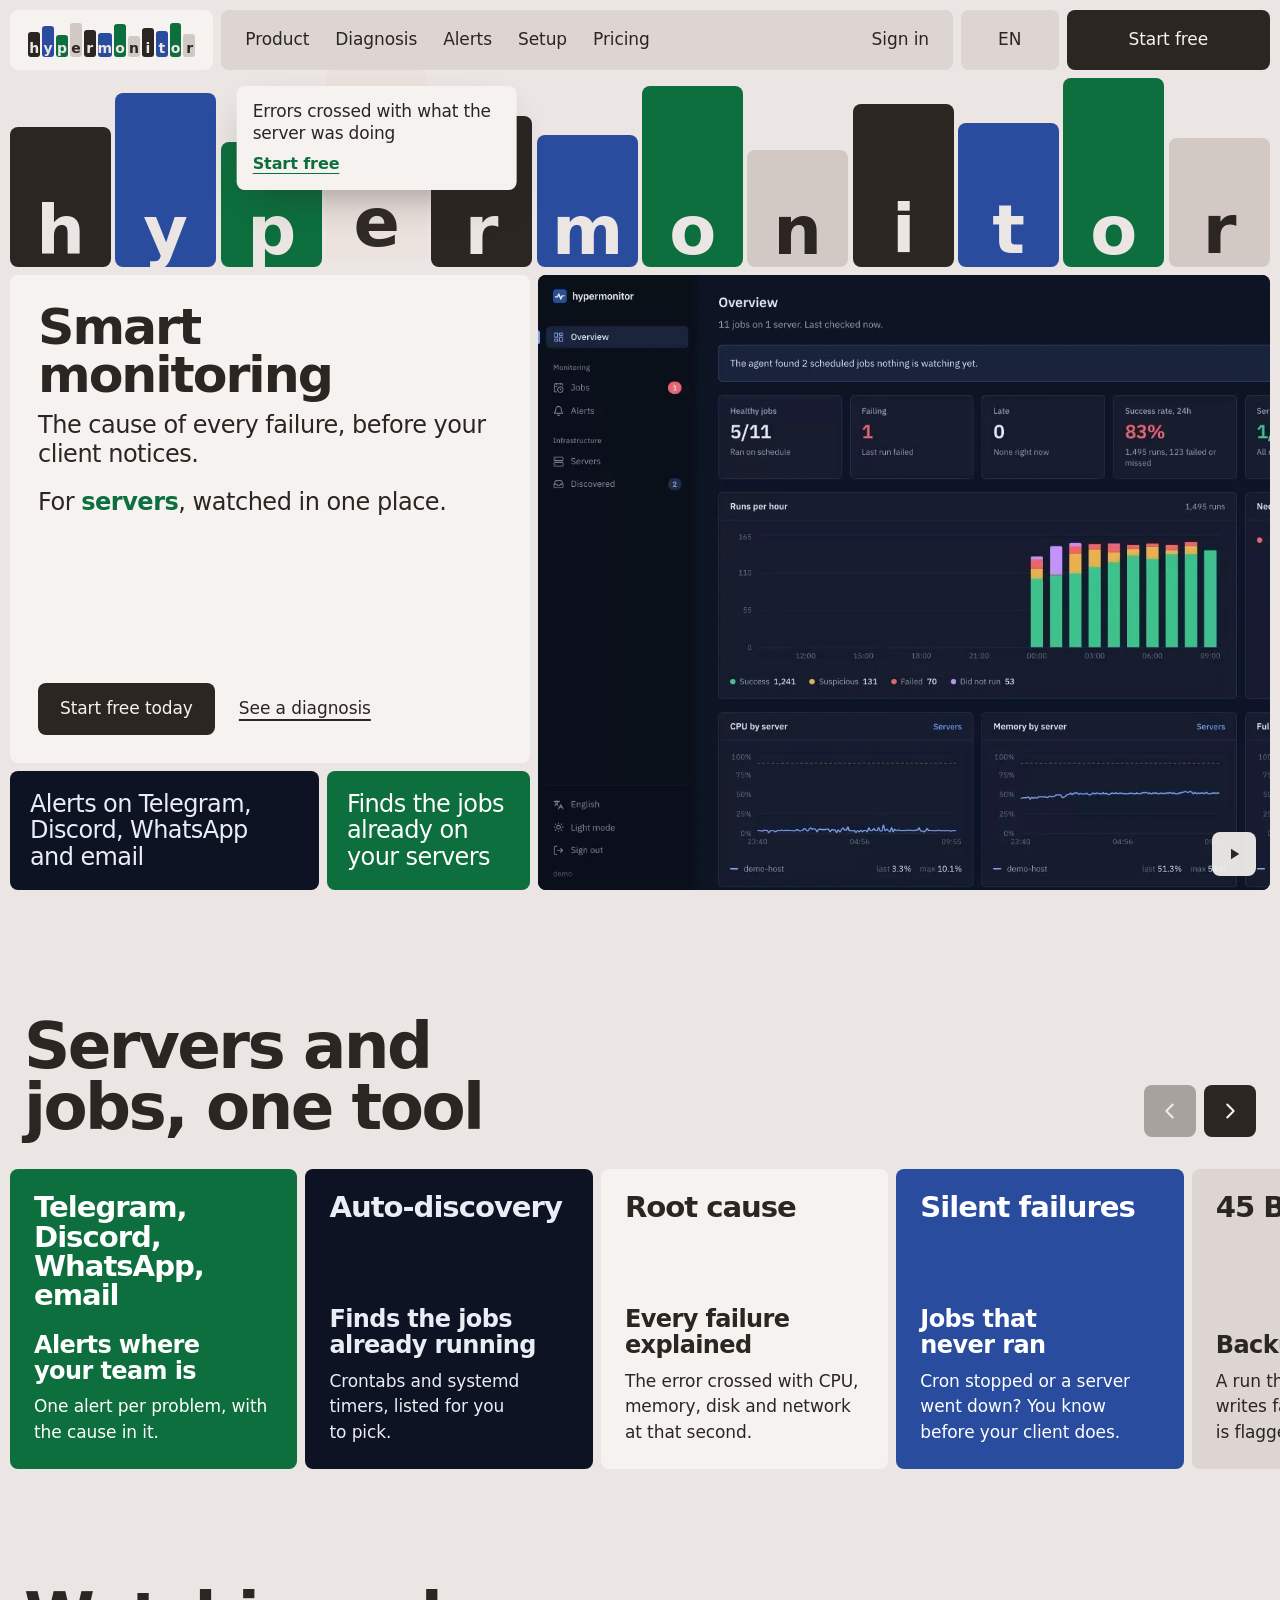
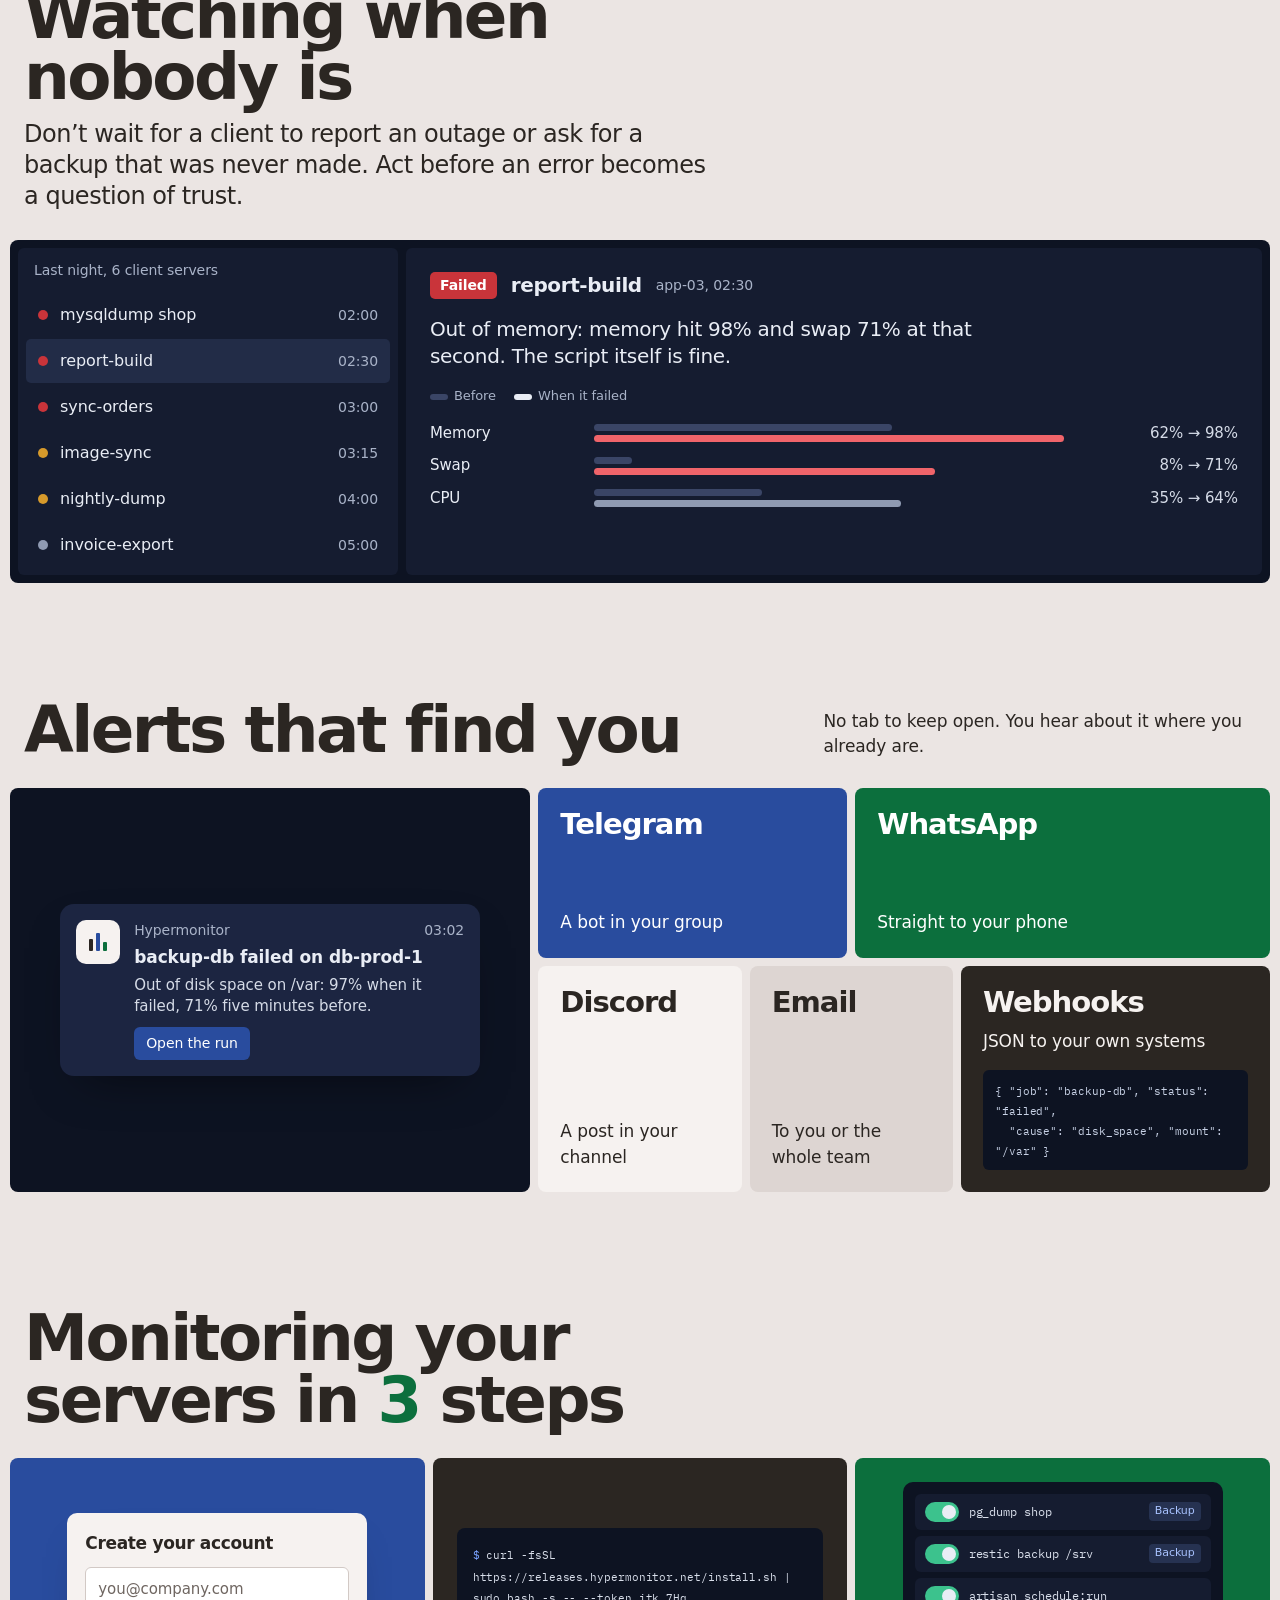
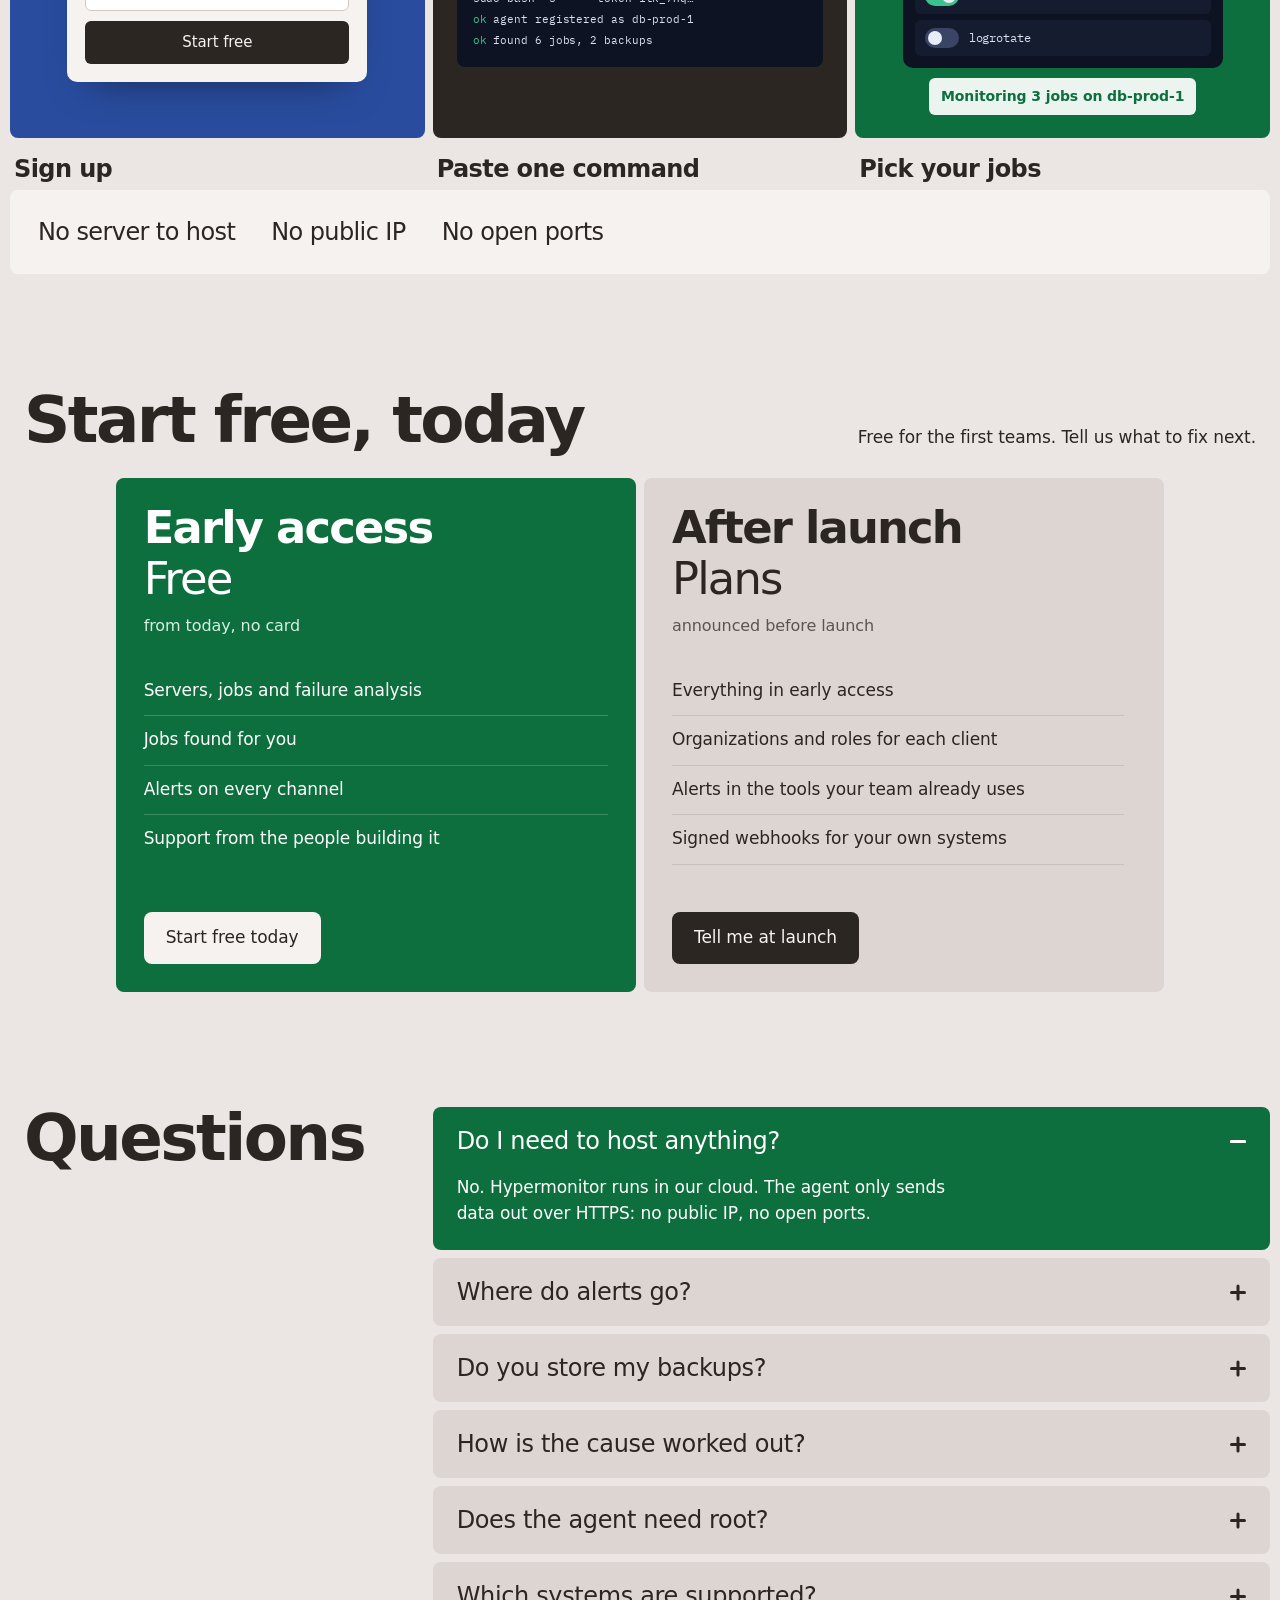
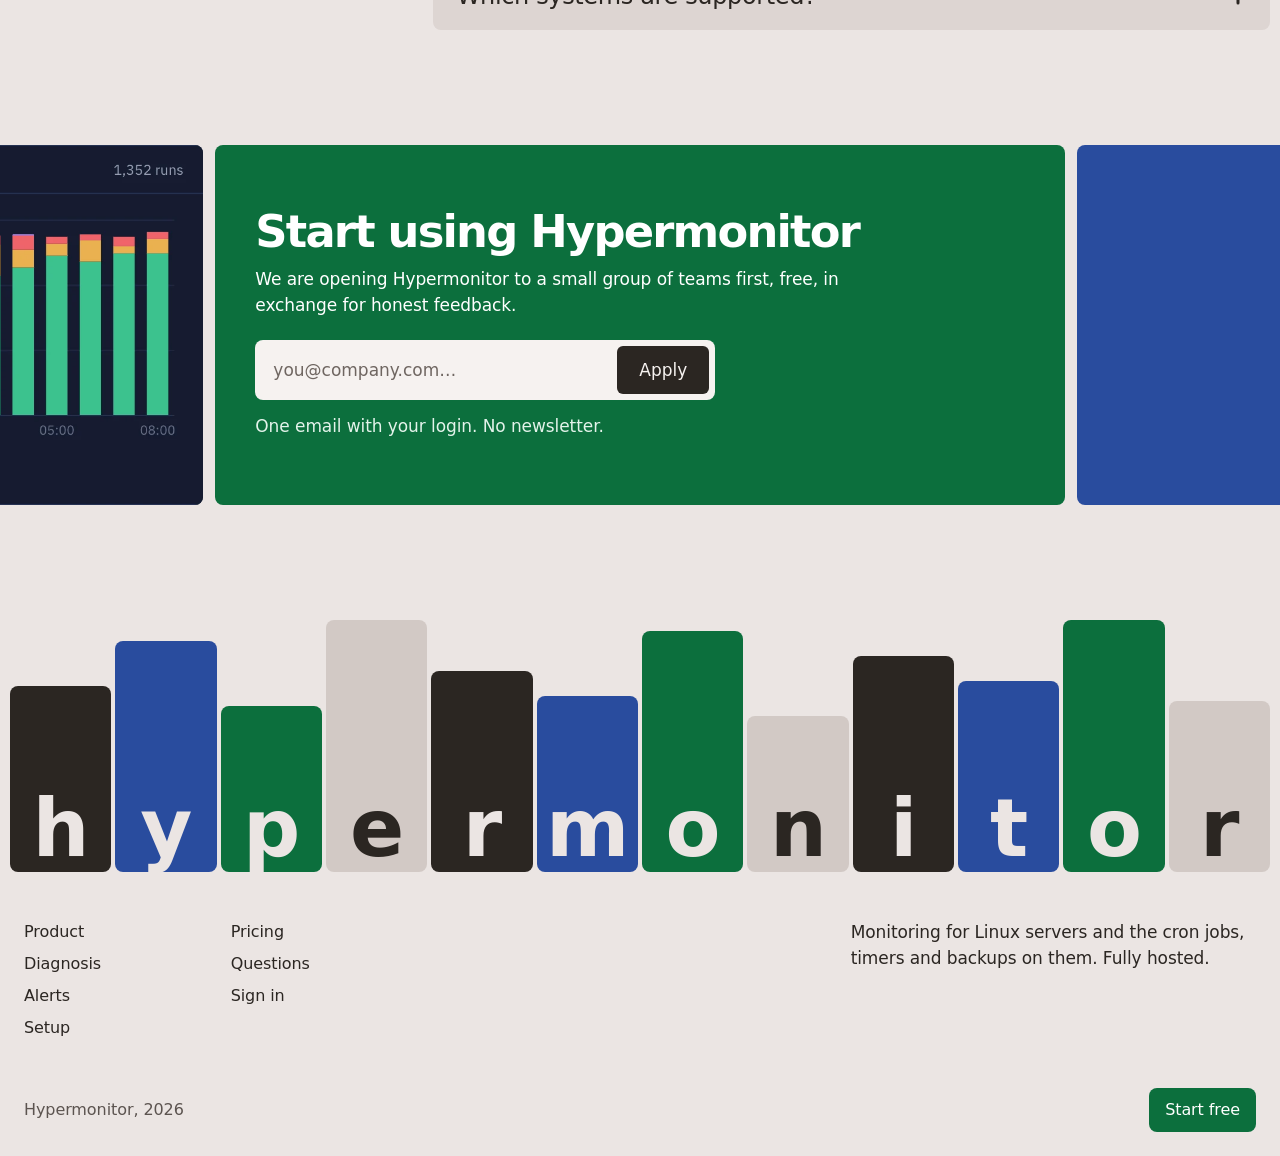
==== commit d0857d55: "Add hero versions A and C for comparison, rework the setup title /a/ and /c/ show the block logo in " ====
--- a/index.html
+++ b/index.html
@@ -156,8 +156,7 @@
 
 <section class="setup" id="setup" aria-labelledby="setup-title">
   <div class="setup__head">
-    <h2 id="setup-title" data-i18n="setup.title">Monitored in 3 steps</h2>
-    <p data-i18n="setup.sub">Minutes, not a project. Nothing to host.</p>
+    <h2 id="setup-title" data-i18n="setup.title">Monitoring your servers in <span class="num">3</span> steps</h2>
   </div>
   <ol class="steps">
     <li class="step">
@@ -255,16 +254,7 @@
   <div class="close__main">
     <h2 id="start-title" data-i18n="close.title">Start using Hypermonitor</h2>
     <p data-i18n="close.sub">We are opening Hypermonitor to a small group of teams first, free, in exchange for honest feedback.</p>
-    <!-- Netlify Forms only keeps the fields declared here at deploy time, so the hidden ones must stay in the markup. -->
-    <form class="field" id="start-form" name="early-access" action="/" method="post" data-netlify="true" netlify-honeypot="_gotcha">
-      <input type="hidden" name="form-name" value="early-access">
-      <input type="hidden" name="language">
-      <input type="hidden" name="utm_source">
-      <input type="hidden" name="utm_medium">
-      <input type="hidden" name="utm_campaign">
-      <input type="hidden" name="utm_content">
-      <input type="hidden" name="ref">
-      <input type="hidden" name="referrer">
+    <form class="field" id="start-form" action="https://formspree.io/f/mrpedlnw" method="post">
       <label class="sr-only" for="start-email" data-i18n="close.email">Work email</label>
       <input id="start-email" name="email" type="email" required autocomplete="email" placeholder="you@company.com…" spellcheck="false" data-i18n-attr="placeholder:close.placeholder">
       <input class="sr-only" name="_gotcha" type="text" tabindex="-1" autocomplete="off" aria-hidden="true">
--- a/styles.css
+++ b/styles.css
@@ -250,8 +250,8 @@
 
 /* ---------- Setup in 3 steps ---------- */
 .setup__head { display: flex; flex-wrap: wrap; align-items: end; justify-content: space-between; gap: 12px 40px; margin-bottom: 28px; padding: 0 14px; }
-.setup__head h2 { font-size: var(--step-head); max-width: 15ch; }
-.setup__head p { font-size: var(--step-body); max-width: 40ch; }
+.setup__head h2 { font-size: var(--step-head); max-width: 22ch; }
+.setup__head .num { color: var(--accent); }
 .steps { display: grid; grid-template-columns: repeat(3, minmax(0, 1fr)); gap: var(--gap); }
 .step { display: grid; align-content: start; gap: 10px; }
 .step__art { display: grid; place-items: center; height: 280px; padding: 24px; border-radius: var(--radius); overflow: hidden; }
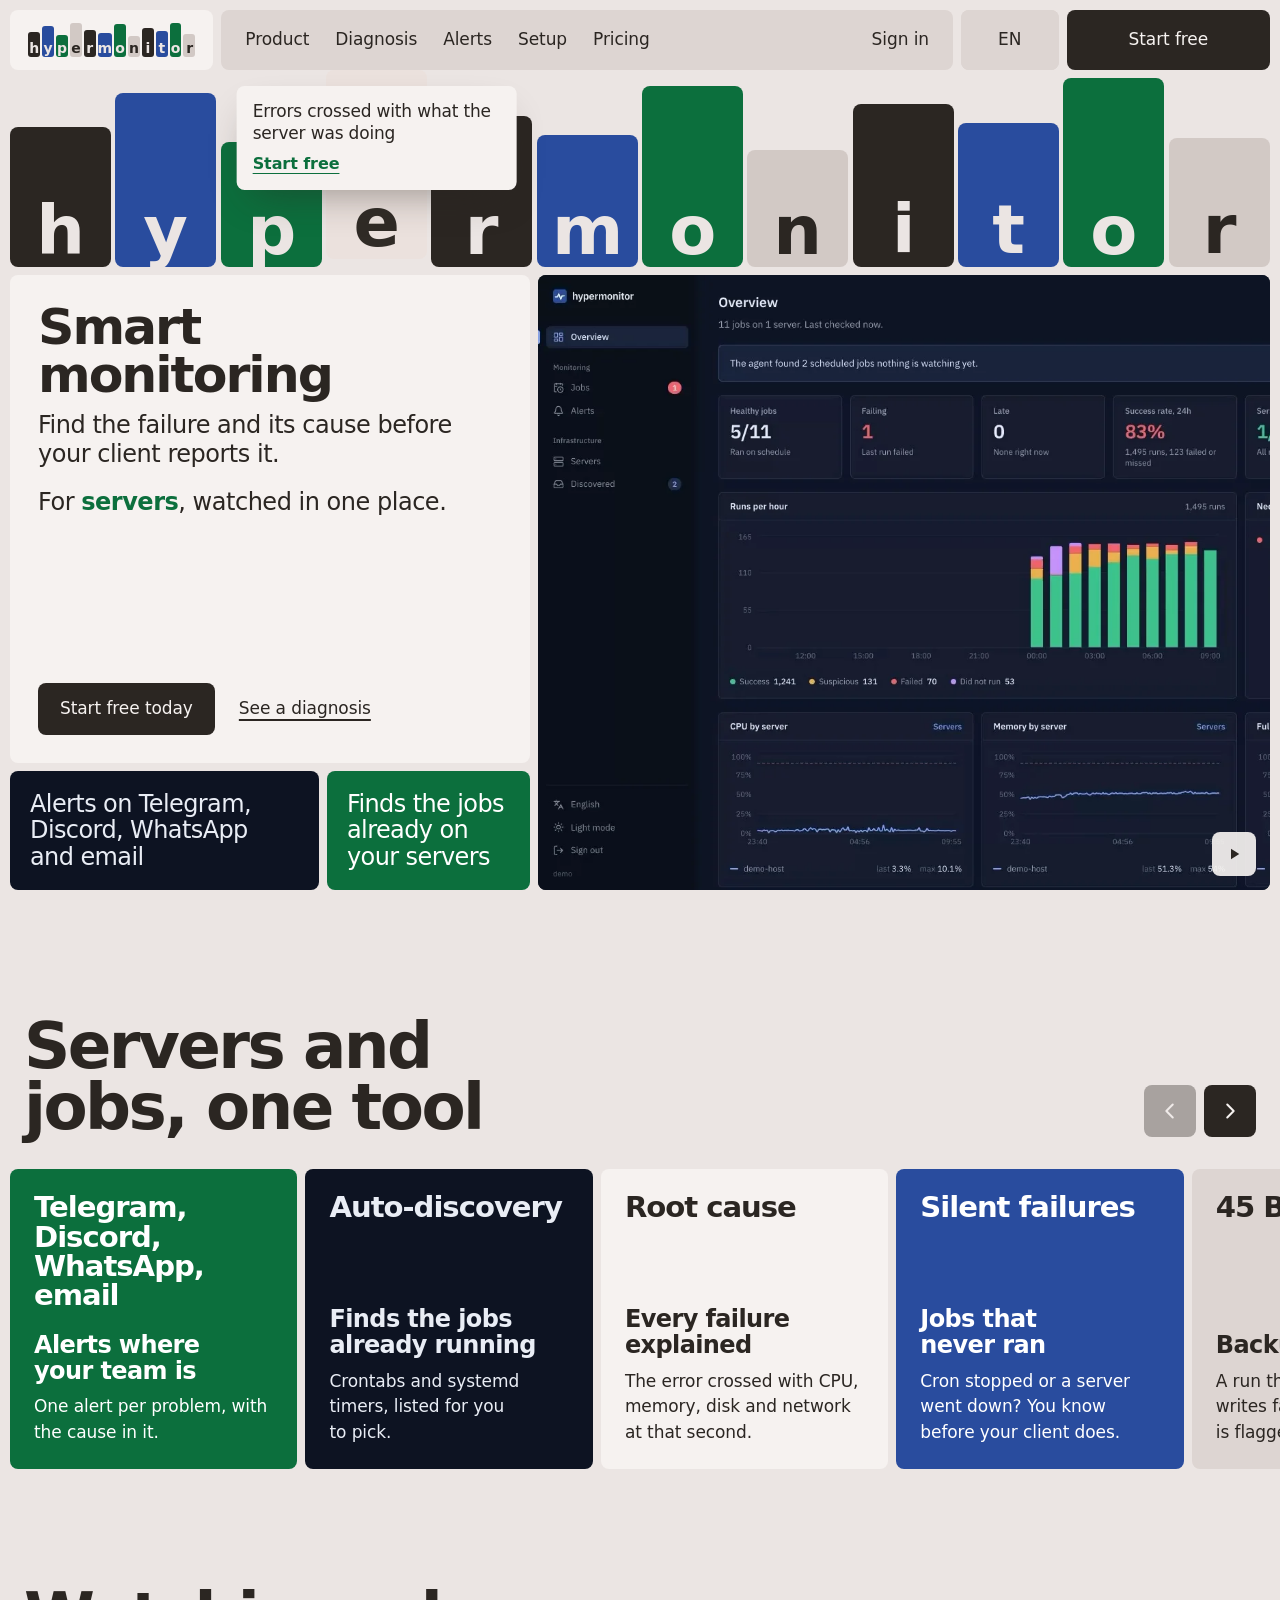
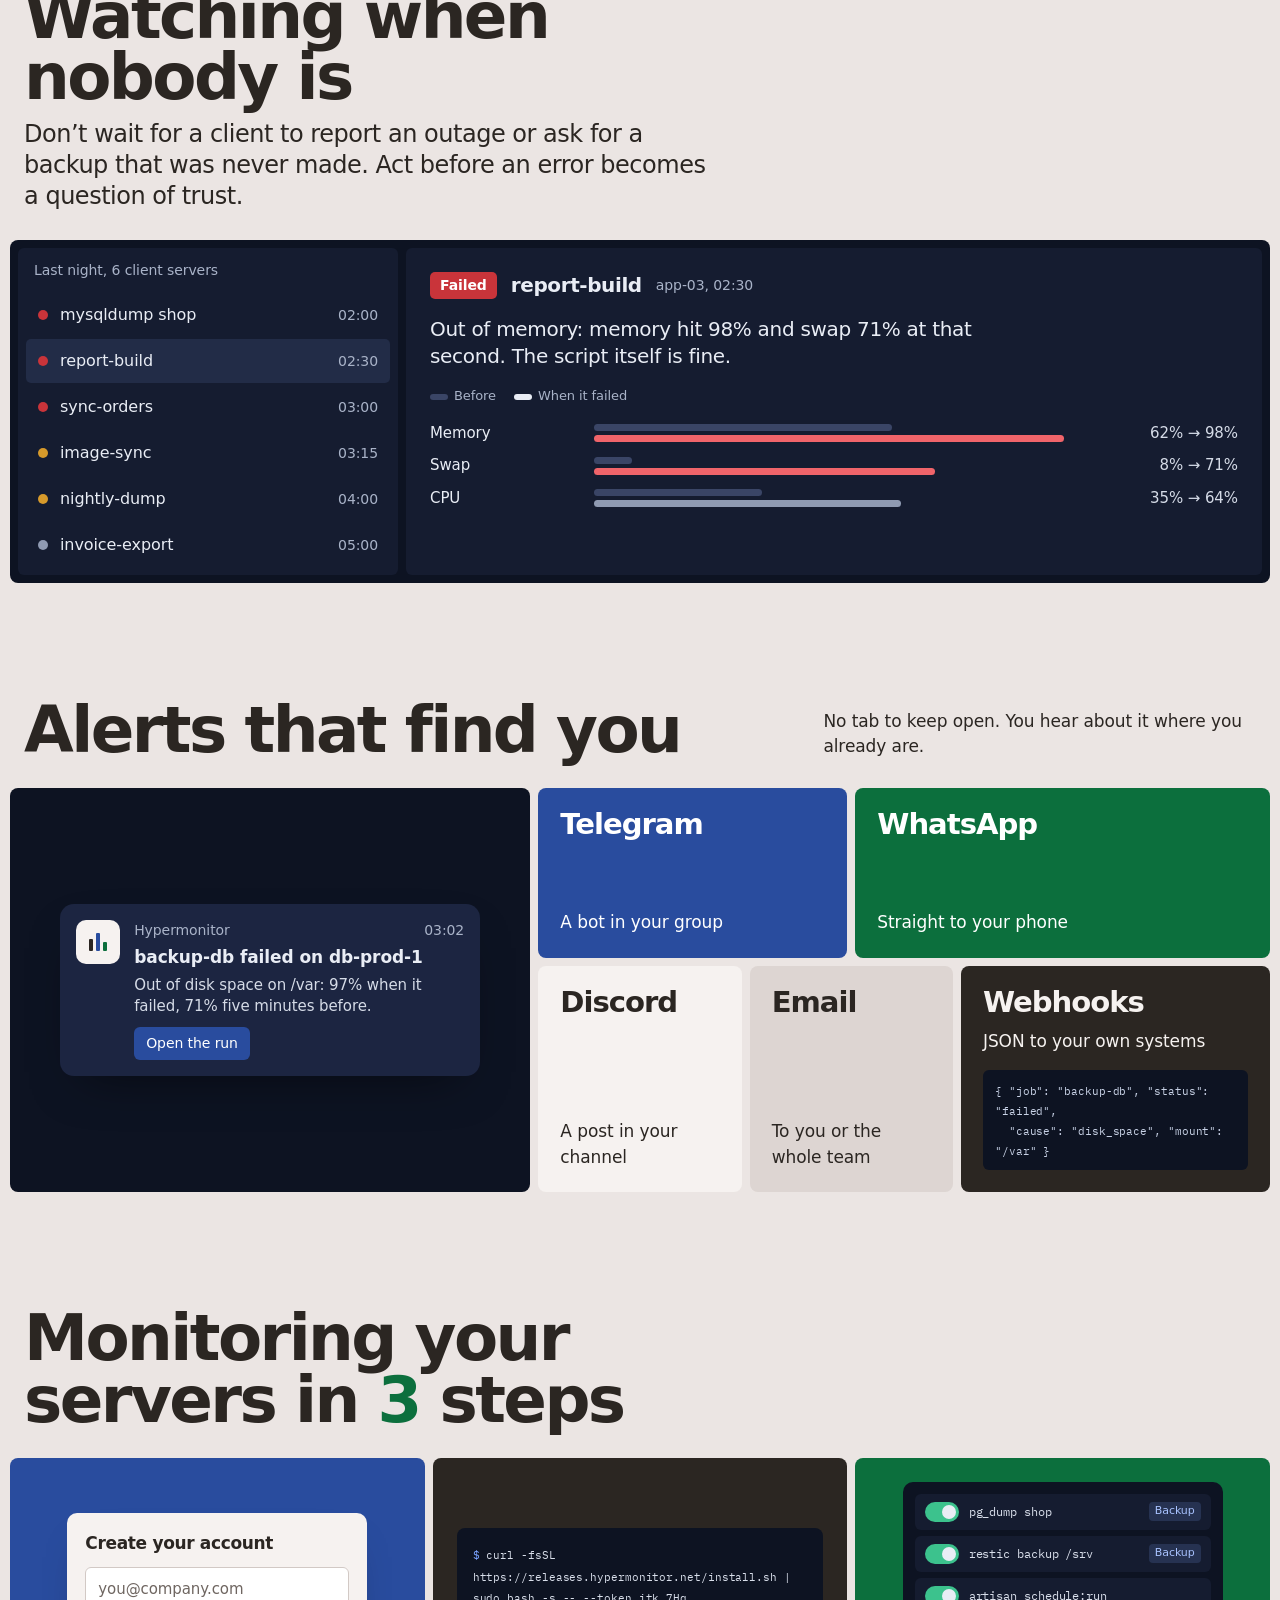
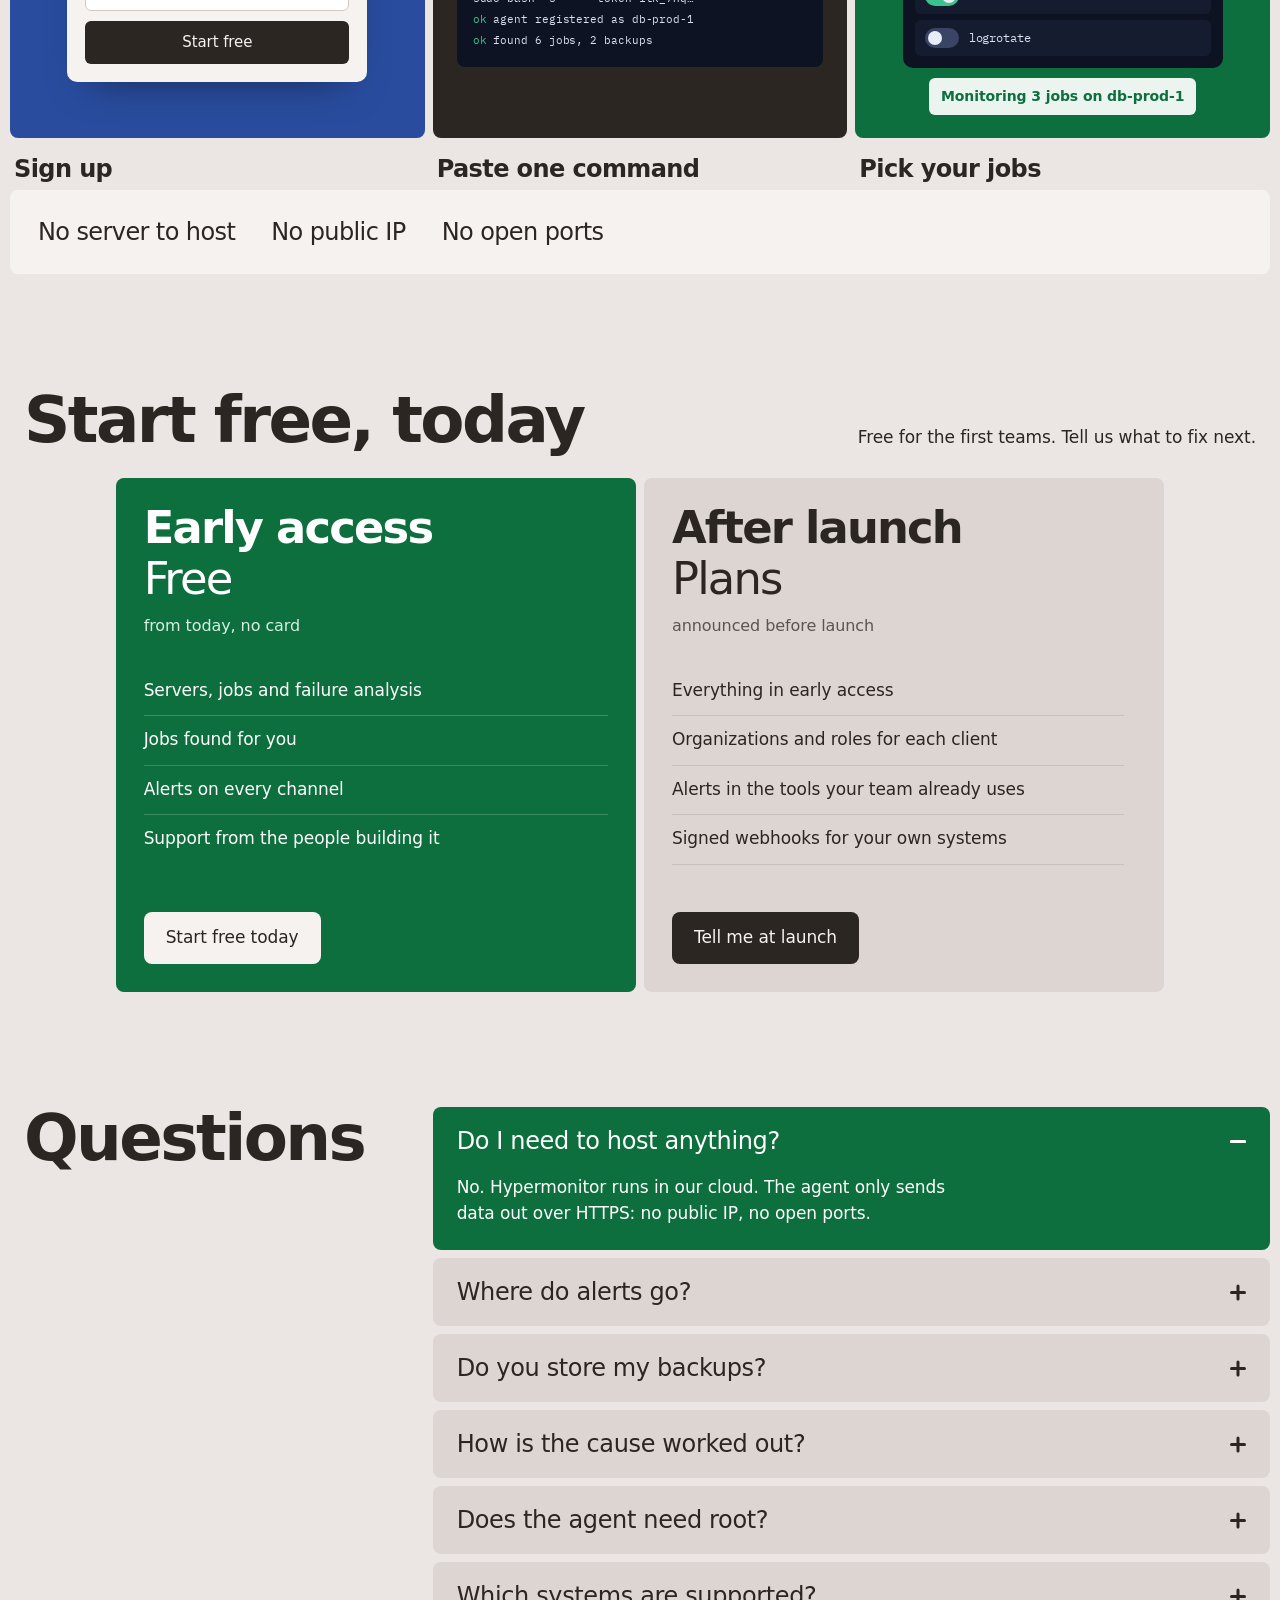
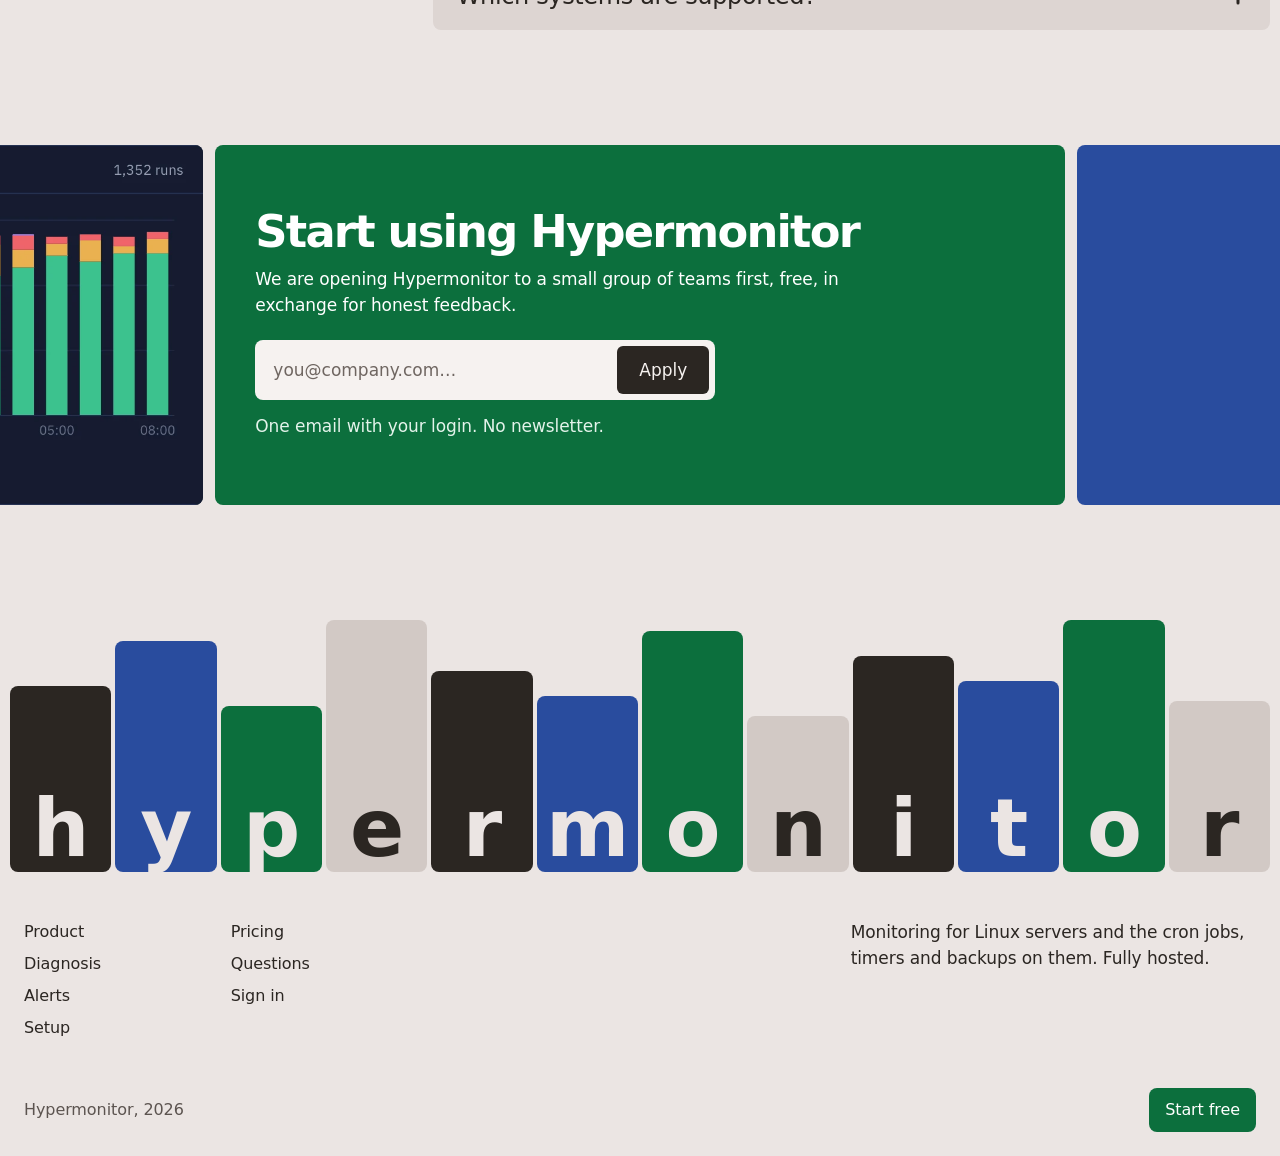
==== commit 5ec92451: "New hero subtitle: find the failure and its cause before your client reports it Co-Authored-By: Clau" ====
--- a/index.html
+++ b/index.html
@@ -69,7 +69,7 @@
 
   <div class="t t--intro">
     <h1 class="intro__title" data-i18n="hero.title">Smart monitoring</h1>
-    <p class="intro__punch" data-i18n="hero.punch">The cause of every failure, before your client notices.</p>
+    <p class="intro__punch" data-i18n="hero.punch">Find the failure and its cause before your client reports it.</p>
     <p class="intro__sub"><span data-i18n="hero.subA">For</span> <span class="rotator" aria-hidden="true"><span class="rotator__word" id="rotator">servers</span></span><span class="sr-only" data-i18n="hero.subList">servers, scheduled jobs, timers and backups</span><span data-i18n="hero.subB">, watched in one place.</span></p>
     <div class="intro__actions">
       <a class="btn btn--ink" href="#start" data-i18n="cta.startToday">Start free today</a>
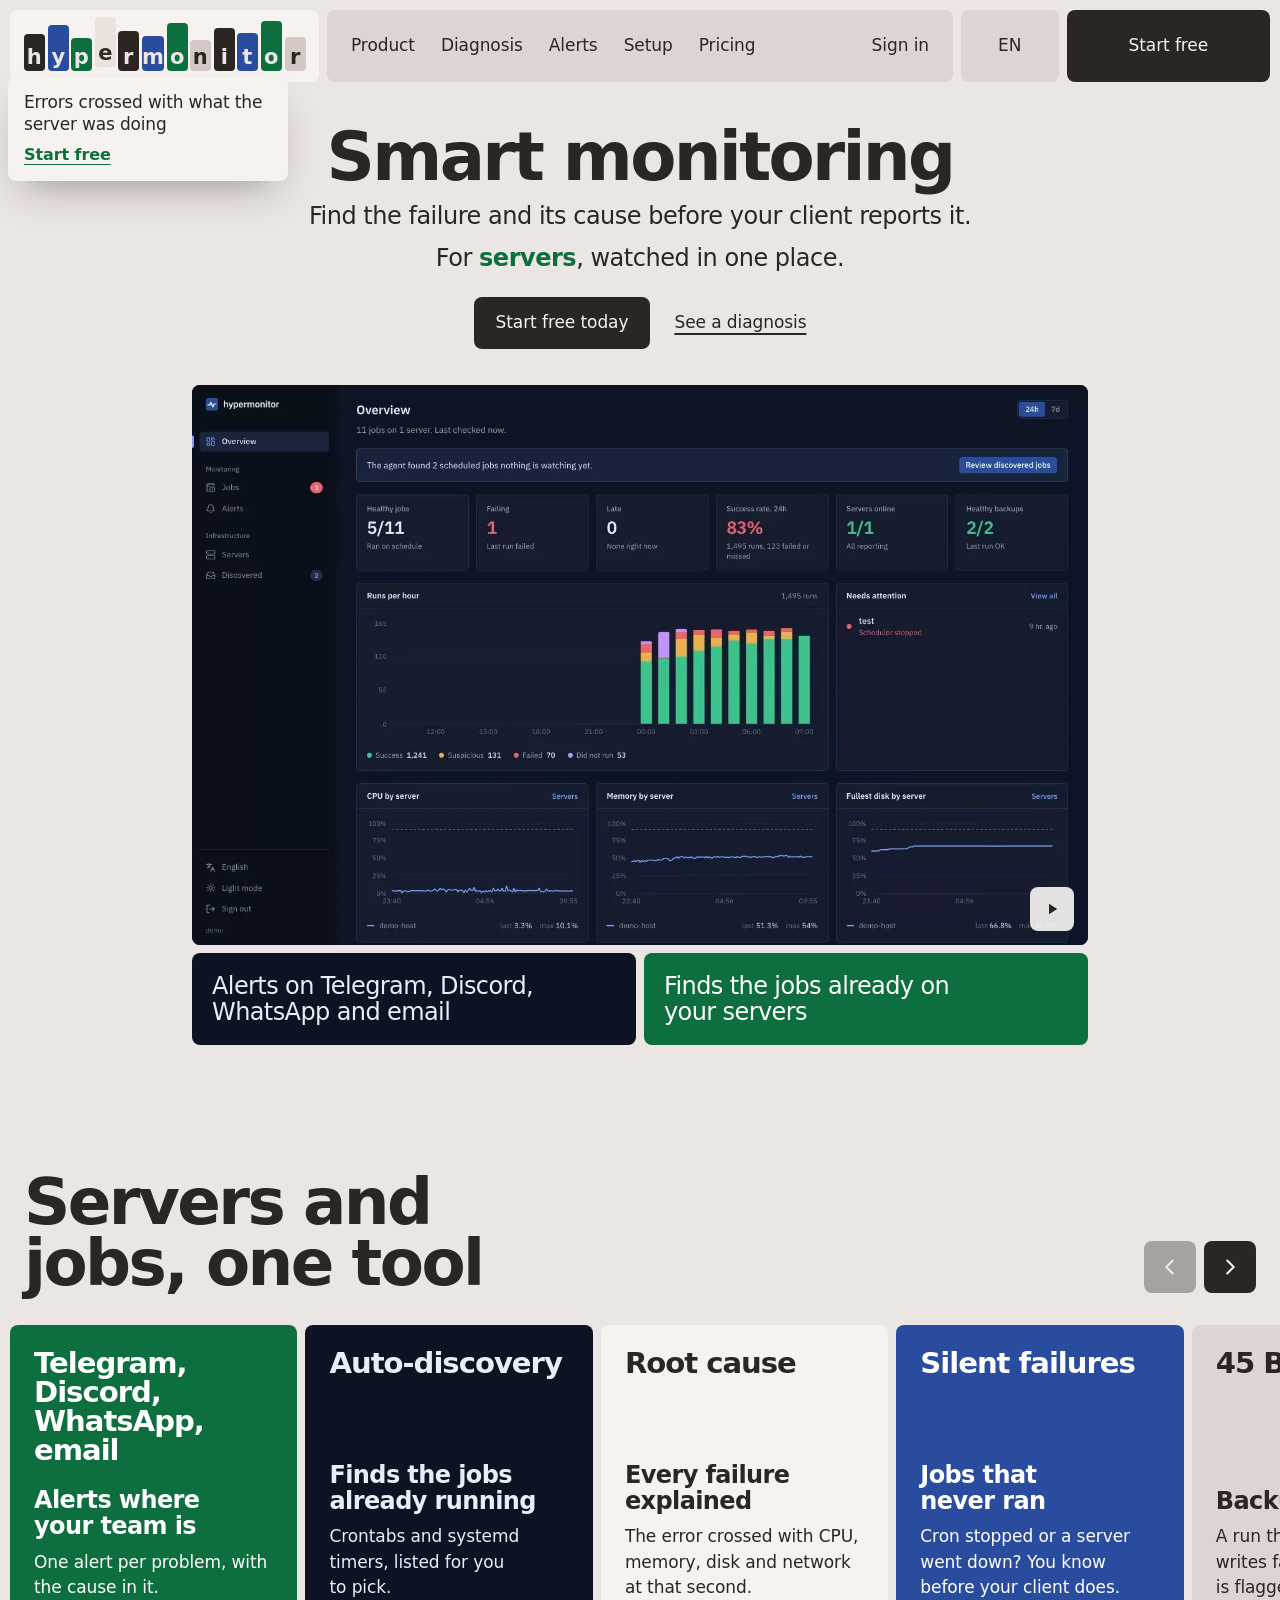
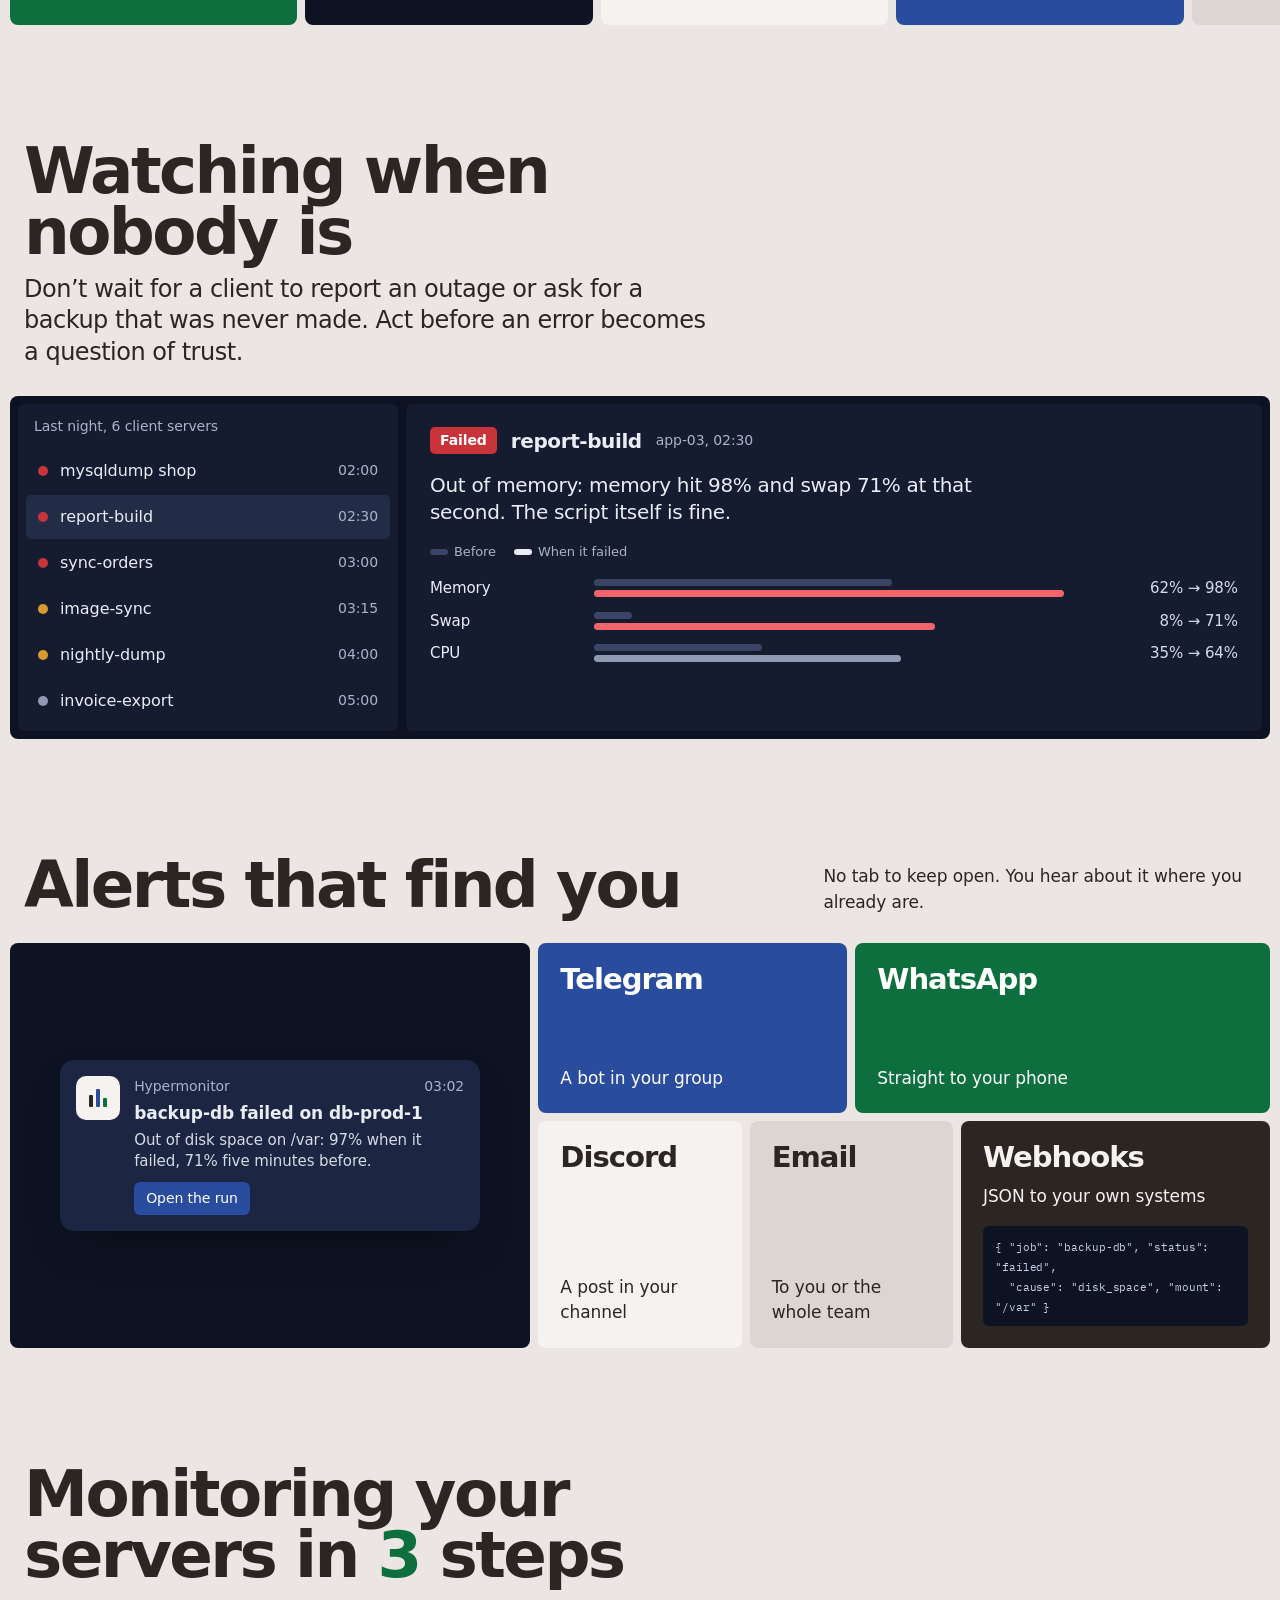
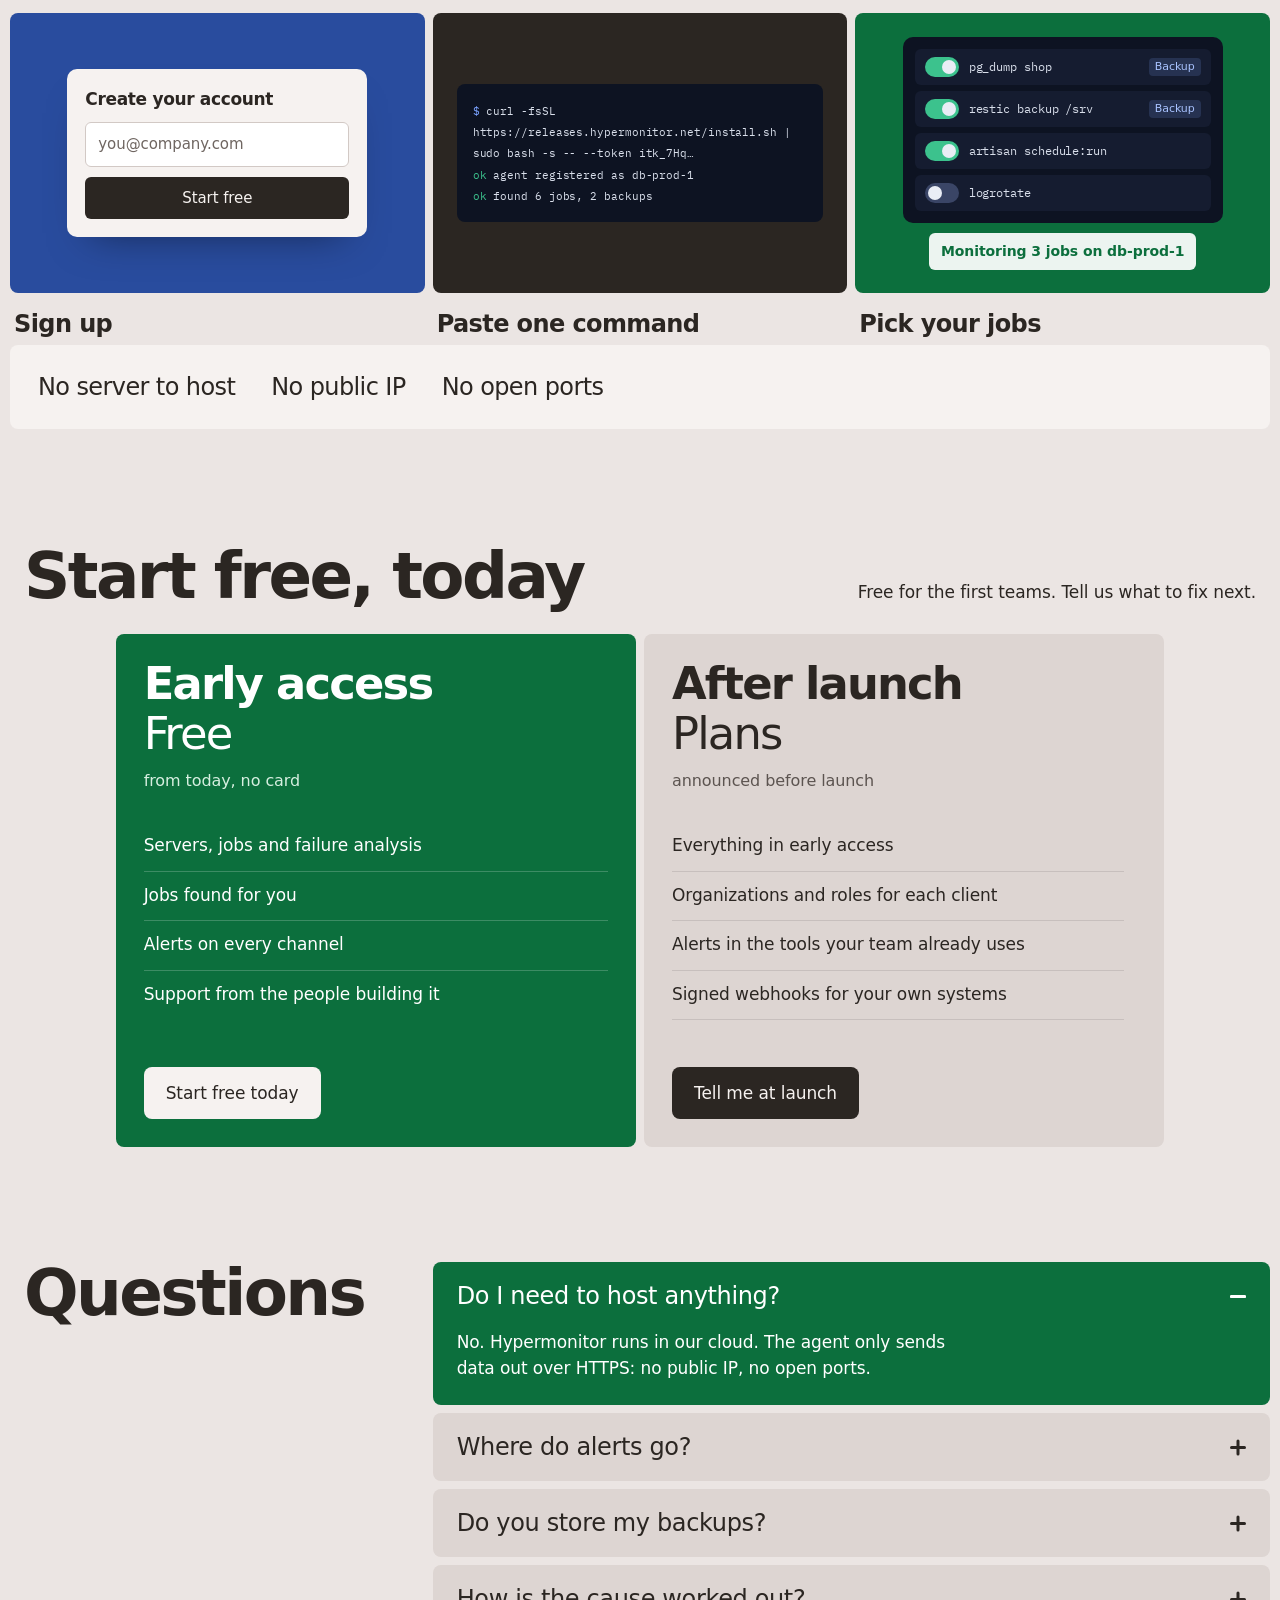
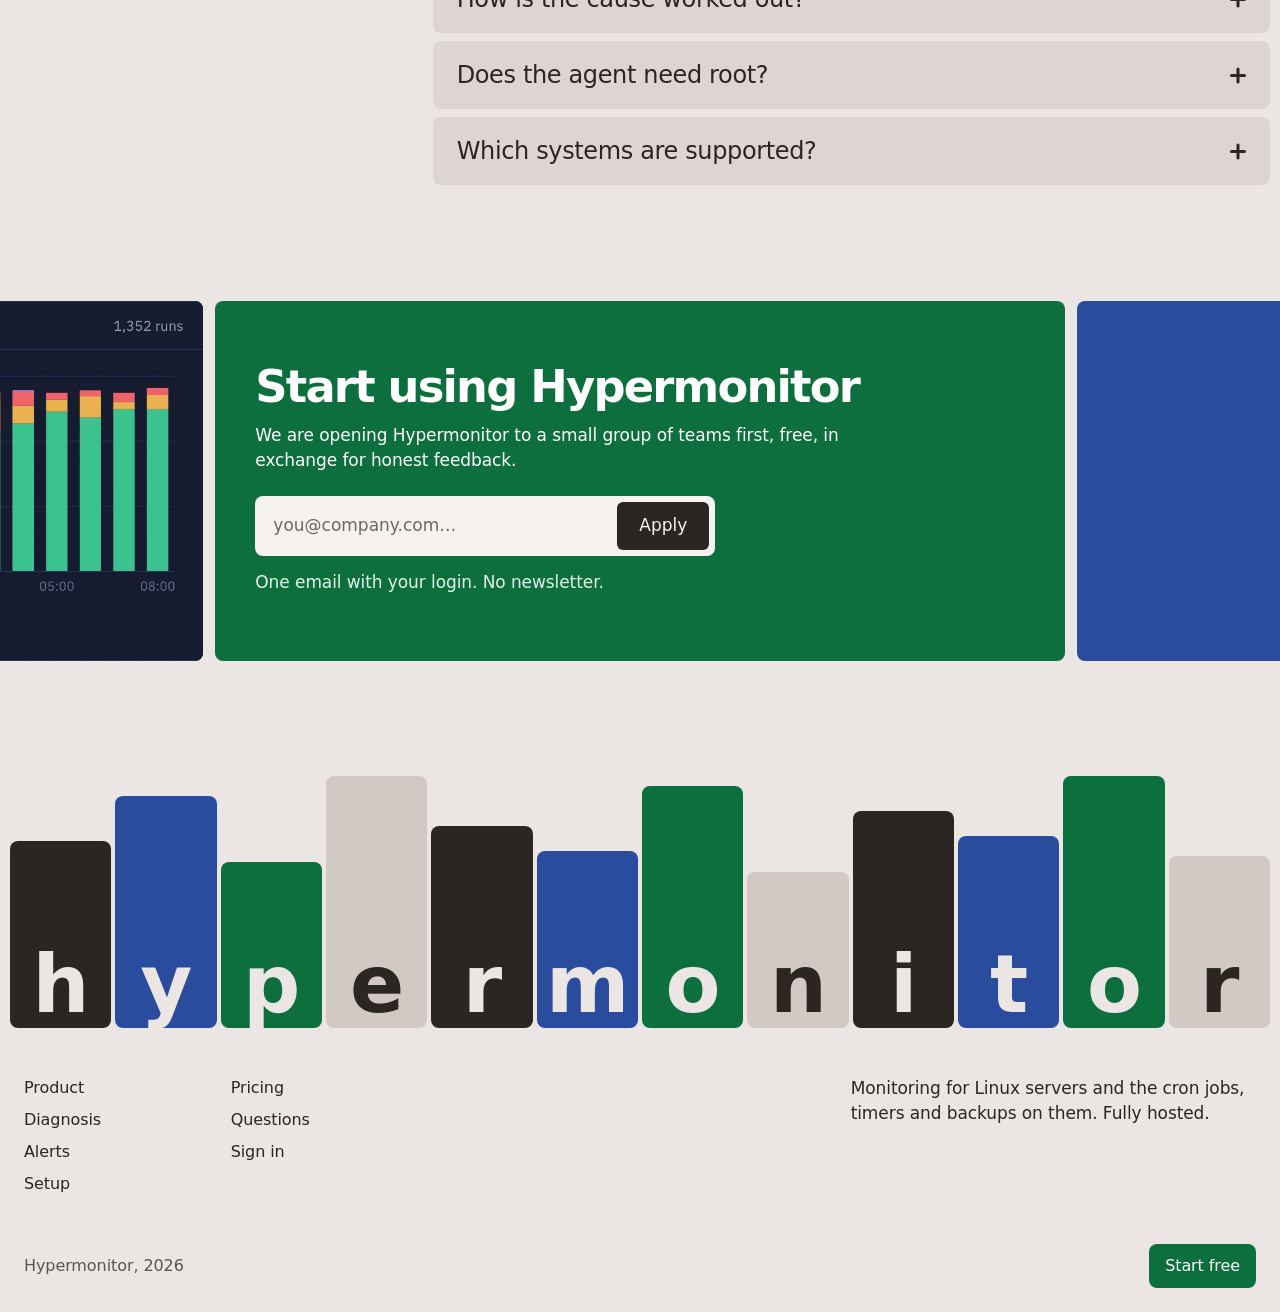
==== commit 3566412b: "Make version C the landing's first screen and drop the comparison routes The block logo moves into t" ====
--- a/index.html
+++ b/index.html
@@ -36,9 +36,15 @@
 <a class="skip" href="#main" data-i18n="nav.skip">Skip to content</a>
 
 <header class="board board--hero" id="top">
-  <a class="t t--logo" href="#top" aria-label="Hypermonitor">
-    <span class="blocks blocks--mini" aria-hidden="true" translate="no"><span style="--h:.74">h</span><span style="--h:.92">y</span><span style="--h:.66">p</span><span style="--h:1">e</span><span style="--h:.8">r</span><span style="--h:.7">m</span><span style="--h:.96">o</span><span style="--h:.62">n</span><span style="--h:.86">i</span><span style="--h:.76">t</span><span style="--h:1">o</span><span style="--h:.68">r</span></span>
-  </a>
+  <div class="t t--logo">
+    <div class="blocks blocks--nav" data-tip-side="below" id="hero-blocks" role="group" aria-label="Hypermonitor" translate="no">
+      <button type="button" style="--i:0;--h:.74" data-tip="0">h</button><button type="button" style="--i:1;--h:.92" data-tip="1">y</button><button type="button" style="--i:2;--h:.66" data-tip="2">p</button><button type="button" style="--i:3;--h:1" data-tip="3">e</button><button type="button" style="--i:4;--h:.8" data-tip="4">r</button><button type="button" style="--i:5;--h:.7" data-tip="5">m</button><button type="button" style="--i:6;--h:.96" data-tip="6">o</button><button type="button" style="--i:7;--h:.62" data-tip="7">n</button><button type="button" style="--i:8;--h:.86" data-tip="8">i</button><button type="button" style="--i:9;--h:.76" data-tip="9">t</button><button type="button" style="--i:10;--h:1" data-tip="10">o</button><button type="button" style="--i:11;--h:.68" data-tip="11">r</button>
+    </div>
+    <div class="tip" id="tip" role="status" aria-live="polite" hidden>
+      <p class="tip__text" id="tip-text"></p>
+      <a class="tip__link" href="#start" data-i18n="cta.start">Start free</a>
+    </div>
+  </div>
   <nav class="t t--nav" aria-label="Main" data-i18n-attr="aria-label:nav.label">
     <a href="#features" data-i18n="nav.product">Product</a>
     <a href="#diagnosis" data-i18n="nav.diagnosis">Diagnosis</a>
@@ -57,15 +63,6 @@
   </label>
   <a class="t t--action" href="#start" data-i18n="cta.start">Start free</a>
 
-  <div class="t t--mark">
-    <div class="blocks blocks--hero" id="hero-blocks" role="group" aria-label="Hypermonitor" translate="no">
-      <button type="button" style="--i:0;--h:.74" data-tip="0">h</button><button type="button" style="--i:1;--h:.92" data-tip="1">y</button><button type="button" style="--i:2;--h:.66" data-tip="2">p</button><button type="button" style="--i:3;--h:1" data-tip="3">e</button><button type="button" style="--i:4;--h:.8" data-tip="4">r</button><button type="button" style="--i:5;--h:.7" data-tip="5">m</button><button type="button" style="--i:6;--h:.96" data-tip="6">o</button><button type="button" style="--i:7;--h:.62" data-tip="7">n</button><button type="button" style="--i:8;--h:.86" data-tip="8">i</button><button type="button" style="--i:9;--h:.76" data-tip="9">t</button><button type="button" style="--i:10;--h:1" data-tip="10">o</button><button type="button" style="--i:11;--h:.68" data-tip="11">r</button>
-    </div>
-    <div class="tip" id="tip" role="status" aria-live="polite" hidden>
-      <p class="tip__text" id="tip-text"></p>
-      <a class="tip__link" href="#start" data-i18n="cta.start">Start free</a>
-    </div>
-  </div>
 
   <div class="t t--intro">
     <h1 class="intro__title" data-i18n="hero.title">Smart monitoring</h1>
--- a/styles.css
+++ b/styles.css
@@ -102,22 +102,23 @@
 .blocks > button.is-on { transform: translateY(-8px); filter: brightness(1.12); }
 @media (hover: hover) and (pointer: fine) { .blocks > button:hover { transform: translateY(-8px); } }
 
-.blocks--mini { height: 34px; width: 172px; gap: 2px; letter-spacing: -0.02em; }
-.blocks--mini > span { border-radius: 3px; font-size: 14px; padding-bottom: 2px; }
+.blocks--nav { height: 50px; width: 100%; gap: 3px; letter-spacing: -0.03em; }
+.blocks--nav > button { border-radius: 4px; font-size: 21px; padding-bottom: 3px; }
+.blocks--nav > button.is-on { transform: translateY(-4px); }
+@media (hover: hover) and (pointer: fine) { .blocks--nav > button:hover { transform: translateY(-4px); } }
 
 /* ---------- Hero ---------- */
 .board--hero {
   display: grid;
   grid-template-columns: repeat(12, minmax(0, 1fr));
-  grid-template-rows: 60px minmax(140px, 21svh) minmax(0, 1fr) auto;
+  grid-template-rows: 72px auto auto auto;
   gap: var(--gap);
   padding: var(--edge);
-  height: 100svh;
-  min-height: 720px;
-  max-height: 1080px;
-}
-.t--logo { grid-column: 1 / 3; display: flex; align-items: center; padding: 0 18px; background: var(--paper); text-decoration: none; }
-.t--nav { grid-column: 3 / 10; display: flex; align-items: center; gap: 26px; padding: 0 24px; background: var(--surface); }
+  /* The video takes the height left under the text (a little past the fold), and the two claims match its width */
+  --cw: min(calc(100vw - 2 * var(--edge)), max(560px, calc((100svh - 340px) * 1.6)));
+}
+.t--logo { grid-column: 1 / 4; position: relative; display: flex; align-items: center; padding: 0 14px; background: var(--paper); }
+.t--nav { grid-column: 4 / 10; display: flex; align-items: center; gap: 26px; padding: 0 24px; background: var(--surface); }
 .t--nav a { font-weight: 500; text-decoration: none; text-underline-offset: 0.3em; text-decoration-thickness: 2px; }
 .t--nav .t--signin { margin-left: auto; }
 @media (hover: hover) and (pointer: fine) { .t--nav a:hover { text-decoration: underline; } }
@@ -127,8 +128,6 @@
 .t--action:active { transform: scale(0.98); }
 @media (hover: hover) and (pointer: fine) { .t--action:hover { background: var(--accent); } .t--lang select:hover { background: var(--surface-2); } }
 
-.t--mark { grid-column: 1 / -1; grid-row: 2; position: relative; }
-.blocks--hero > button { font-size: clamp(2rem, 0.6rem + 4.6vw, 5.75rem); }
 .tip {
   position: absolute; left: 0; top: 0; z-index: 5;
   display: grid; gap: 8px; width: max-content; max-width: 280px; padding: 14px 16px;
@@ -139,21 +138,21 @@
 .tip__text { font-size: var(--step-body); font-weight: 500; line-height: 1.3; letter-spacing: -0.01em; }
 .tip__link { font-size: 16px; font-weight: 600; color: var(--accent); text-underline-offset: 0.25em; }
 
-.t--intro { grid-column: 1 / 6; grid-row: 3; display: flex; flex-direction: column; gap: 18px; padding: 28px; background: var(--paper); }
-.t--intro .intro__actions { margin-top: auto; }
-.intro__title { font-size: clamp(2.25rem, 1rem + 2.7vw, 4rem); max-width: 14ch; }
-.intro__punch { margin-top: -6px; font-size: var(--step-h3); line-height: 1.2; letter-spacing: -0.02em; font-weight: 500; max-width: 30ch; }
-.intro__sub { font-size: var(--step-h3); line-height: 1.25; letter-spacing: -0.02em; max-width: 30ch; }
+.t--intro { grid-column: 1 / -1; grid-row: 2; display: flex; flex-direction: column; align-items: center; gap: 12px; padding: 36px 32px 28px; text-align: center; }
+.t--intro .intro__actions { justify-content: center; margin-top: 12px; }
+.intro__title { font-size: clamp(2.75rem, 1rem + 4vw, 5.5rem); }
+.intro__punch { font-size: var(--step-h3); line-height: 1.2; letter-spacing: -0.02em; font-weight: 500; max-width: 50ch; }
+.intro__sub { font-size: var(--step-h3); line-height: 1.25; letter-spacing: -0.02em; max-width: 40ch; }
 .rotator { display: inline-grid; vertical-align: bottom; overflow: hidden; padding-bottom: 0.08em; margin-bottom: -0.08em; }
 .rotator__word { display: inline-block; font-weight: 600; color: var(--accent); white-space: nowrap; transition: transform 420ms var(--ease-out), opacity 300ms ease; }
 .rotator__word.is-out { transform: translateY(-105%); opacity: 0; }
 .rotator__word.is-in { transform: translateY(105%); opacity: 0; transition: none; }
 .intro__actions { display: flex; flex-wrap: wrap; align-items: center; gap: 12px 24px; }
 .intro__link { font-weight: 500; text-underline-offset: 0.3em; text-decoration-thickness: 2px; }
-.t--dark, .t--accent { grid-row: 4; display: flex; align-items: flex-end; min-height: 108px; padding: 20px; font-size: var(--step-h3); line-height: 1.1; letter-spacing: -0.025em; font-weight: 500; }
-.t--dark { grid-column: 1 / 4; background: var(--night); color: var(--night-ink); }
-.t--accent { grid-column: 4 / 6; background: var(--accent); color: var(--accent-ink); }
-.t--video { grid-column: 6 / 13; grid-row: 3 / 5; position: relative; overflow: hidden; background: var(--night); }
+.t--dark, .t--accent { grid-row: 4; display: flex; align-items: flex-end; width: calc(var(--cw) / 2 - var(--gap) / 2); max-width: 100%; padding: 20px; font-size: var(--step-h3); line-height: 1.1; letter-spacing: -0.025em; font-weight: 500; }
+.t--dark { grid-column: 1 / 7; justify-self: end; background: var(--night); color: var(--night-ink); }
+.t--accent { grid-column: 7 / 13; justify-self: start; background: var(--accent); color: var(--accent-ink); }
+.t--video { grid-column: 1 / -1; grid-row: 3; justify-self: center; width: var(--cw); max-width: 100%; aspect-ratio: 16 / 10; position: relative; overflow: hidden; background: var(--night); }
 .t--video video { width: 100%; height: 100%; object-fit: cover; object-position: left top; }
 .video__toggle { position: absolute; right: 14px; bottom: 14px; display: grid; place-items: center; width: 44px; height: 44px; border: 0; border-radius: var(--radius); background: rgba(246, 242, 240, 0.92); color: var(--ink); cursor: pointer; transition: transform var(--t-press) var(--ease-out), background-color var(--t-hover) ease; }
 .video__toggle svg { width: 18px; height: 18px; fill: currentColor; }
@@ -349,7 +348,7 @@
 
 /* ---------- Motion ---------- */
 @media (prefers-reduced-motion: no-preference) {
-  .js .blocks--hero > button { scale: 1 0.12; transform-origin: bottom; animation: bar-up 900ms var(--ease-out) forwards; animation-delay: calc(var(--i, 0) * 45ms + 100ms); }
+  .js .blocks--nav > button { scale: 1 0.12; transform-origin: bottom; animation: bar-up 800ms var(--ease-out) forwards; animation-delay: calc(var(--i, 0) * 40ms + 100ms); }
   .js .blocks--foot > span { scale: 1 0.12; transform-origin: bottom; transition: scale 800ms var(--ease-out); transition-delay: calc(var(--i, 0) * 40ms); }
   .js .blocks--foot.is-in > span { scale: 1 1; }
   .js .t--intro, .js .t--dark, .js .t--accent, .js .t--video { opacity: 0; transform: translateY(16px); animation: rise 700ms var(--ease-out) forwards; }
@@ -374,14 +373,17 @@
 
 /* ---------- Tablet ---------- */
 @media (max-width: 1100px) {
-  .board--hero { grid-template-rows: 60px minmax(120px, 16svh) auto auto auto; height: auto; max-height: none; }
+  .board--hero { grid-template-rows: 64px auto auto; }
   .t--logo { grid-column: 1 / 4; }
-  .t--nav { grid-column: 4 / 10; gap: 18px; padding: 0 18px; }
+  .t--nav { grid-column: 4 / 10; gap: 16px; padding: 0 16px; }
+  .t--action { padding: 0 10px; white-space: nowrap; }
   .t--nav .t--signin { display: none; }
-  .t--intro { grid-column: 1 / 8; }
-  .t--dark { grid-column: 8 / 13; grid-row: 3; }
+  .t--intro { grid-column: 1 / 8; grid-row: 2; align-items: stretch; padding: 28px; text-align: left; background: var(--paper); }
+  .t--intro .intro__actions { justify-content: flex-start; }
+  .intro__title { font-size: clamp(2.25rem, 1rem + 2.7vw, 4rem); max-width: 14ch; }
+  .t--dark { grid-column: 8 / 13; grid-row: 2; width: auto; justify-self: stretch; }
   .t--accent { display: none; }
-  .t--video { grid-column: 1 / -1; grid-row: 4; aspect-ratio: 16 / 10; }
+  .t--video { grid-row: 3; width: auto; justify-self: stretch; }
   .carousel { grid-auto-columns: calc((100% - var(--gap)) / 2.4); }
   [data-ui].diag__ui { grid-template-columns: 1fr; }
   .alerts__msg { grid-column: 1 / -1; grid-row: auto; }
@@ -395,20 +397,18 @@
 /* ---------- Phone ---------- */
 @media (max-width: 760px) {
   :root { --edge: 6px; --gap: 6px; }
-  .board--hero { grid-template-columns: repeat(4, minmax(0, 1fr)); grid-template-rows: 56px 22svh auto auto auto; }
-  .t--logo { grid-column: 1 / 3; padding: 0 12px; }
-  .blocks--mini { width: 150px; height: 30px; }
-  .blocks--mini > span { font-size: 12px; }
+  .board--hero { grid-template-columns: repeat(4, minmax(0, 1fr)); grid-template-rows: 56px auto auto auto; }
+  .t--logo { grid-column: 1 / 3; padding: 0 10px; }
+  .blocks--nav { height: 38px; gap: 2px; }
+  .blocks--nav > button { font-size: 14px; border-radius: 3px; padding-bottom: 2px; }
   .t--nav { display: none; }
   .t--lang { grid-column: 3 / 4; }
-  .t--action { grid-column: 4 / 5; padding: 0 8px; font-size: 15px; text-align: center; }
-  .t--mark { grid-row: 2; }
+  .t--action { grid-column: 4 / 5; padding: 0 8px; font-size: 15px; text-align: center; white-space: normal; }
   .blocks { gap: 3px; }
   .blocks > span, .blocks > button { border-radius: 4px; }
-  .blocks--hero > button { font-size: 9vw; }
-  .t--intro { grid-column: 1 / -1; grid-row: 3; padding: 20px; }
-  .t--dark { grid-column: 1 / -1; grid-row: 4; min-height: 0; }
-  .t--video { grid-column: 1 / -1; grid-row: 5; }
+  .t--intro { grid-column: 1 / -1; grid-row: 2; padding: 20px; }
+  .t--dark { grid-column: 1 / -1; grid-row: 3; }
+  .t--video { grid-row: 4; }
   .tip { max-width: 240px; }
 
   .features__head { padding: 0 10px; }
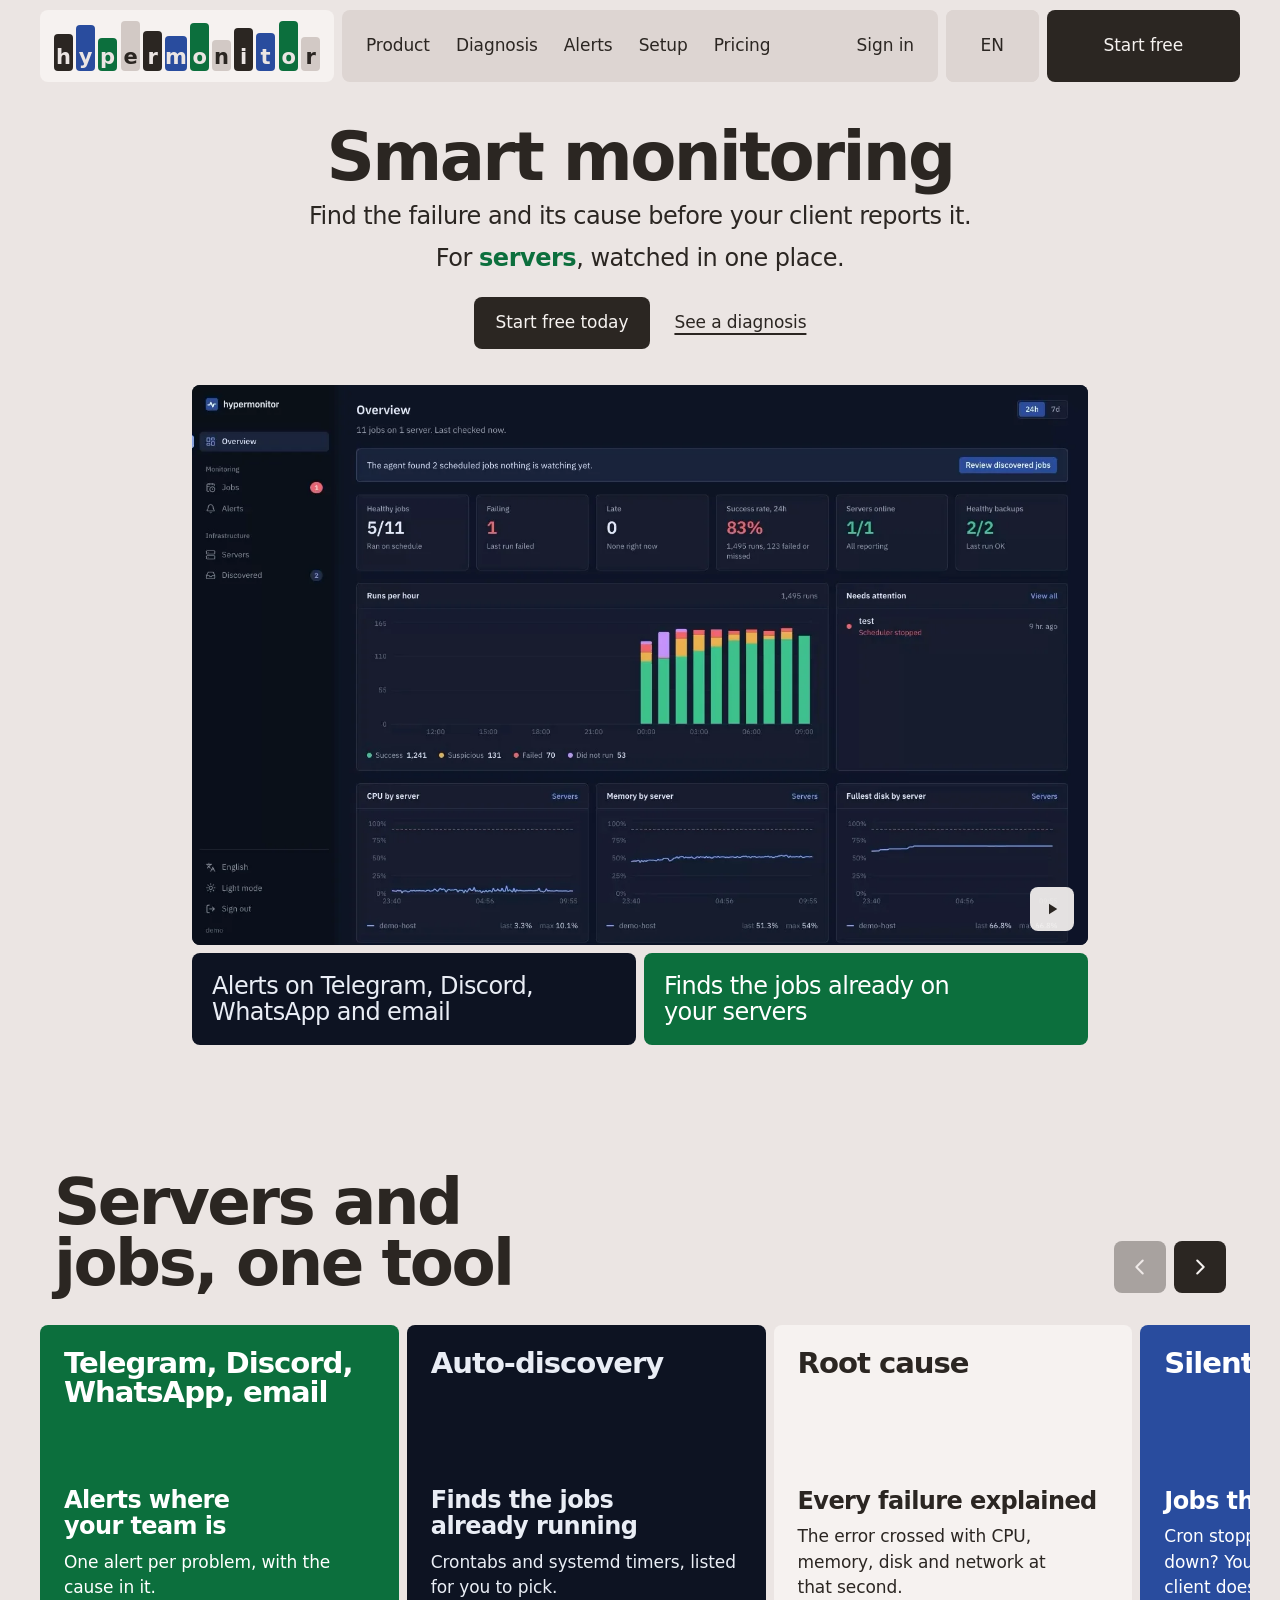
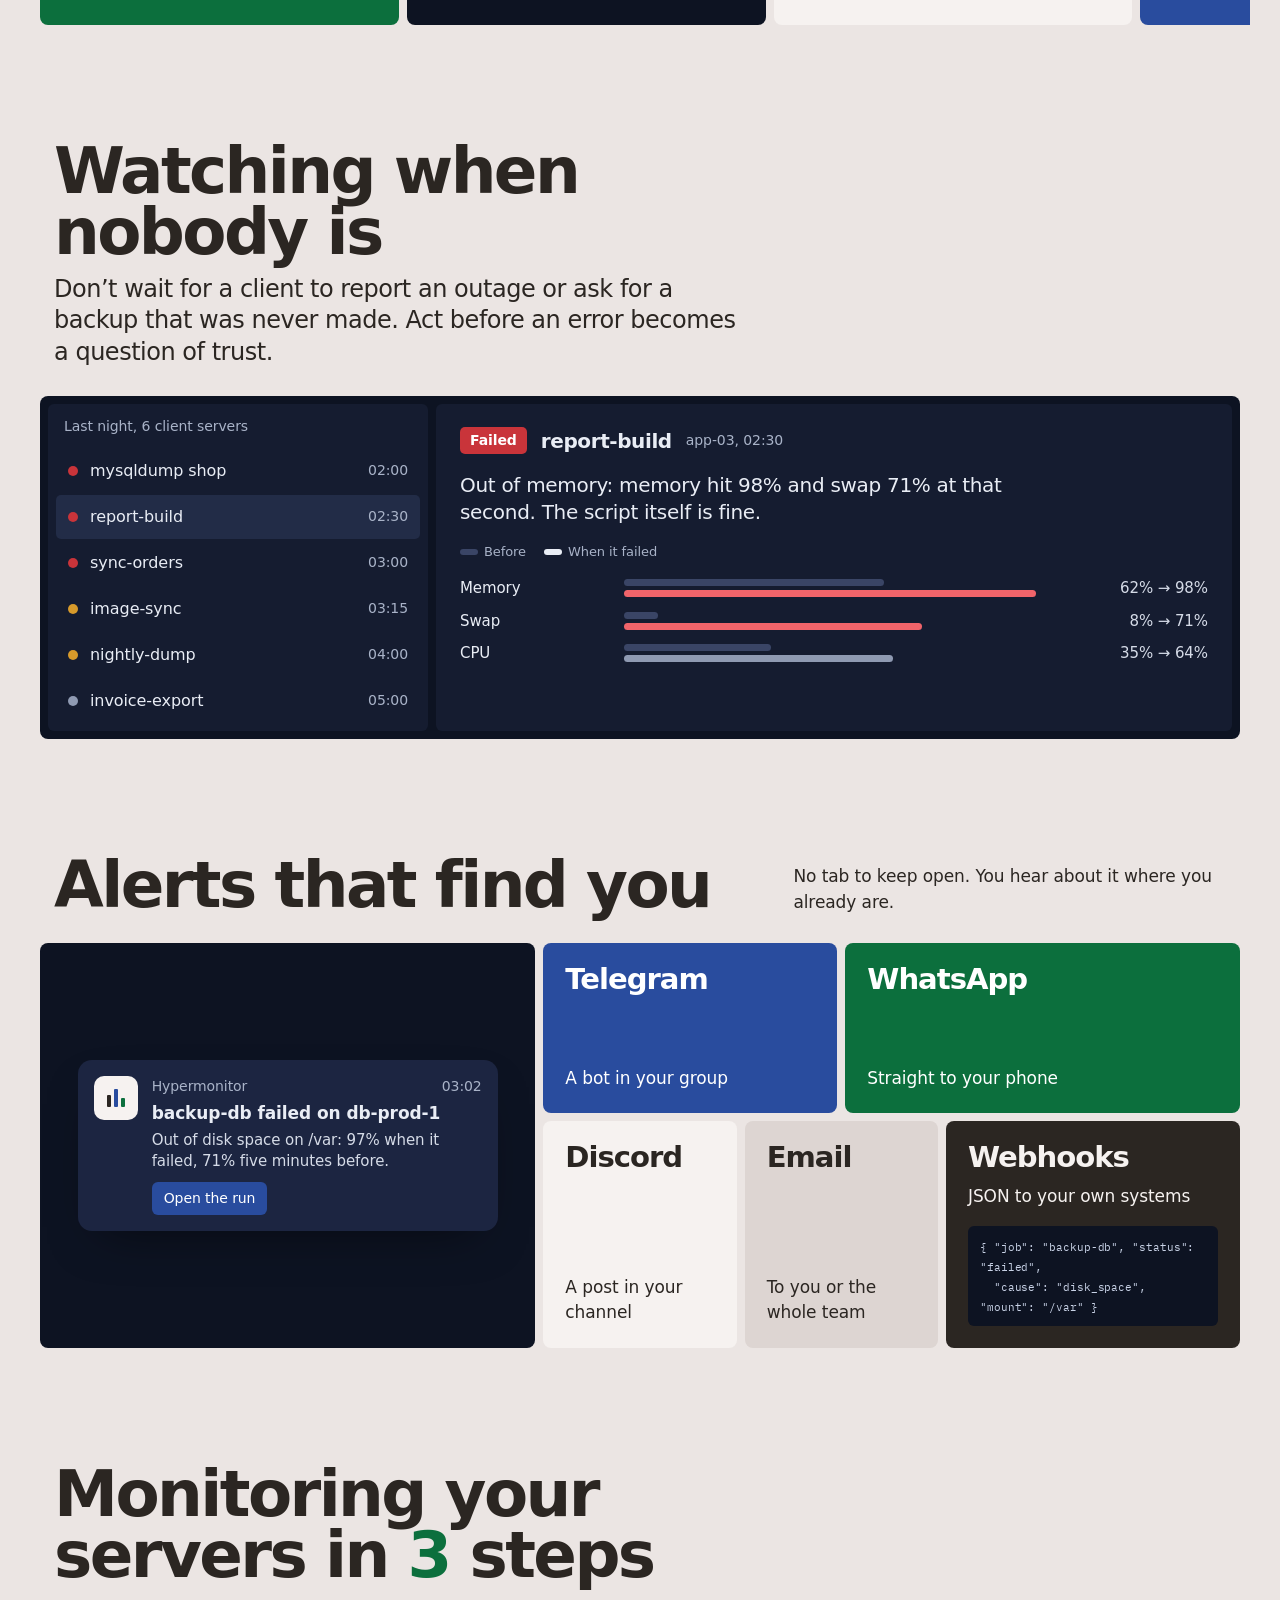
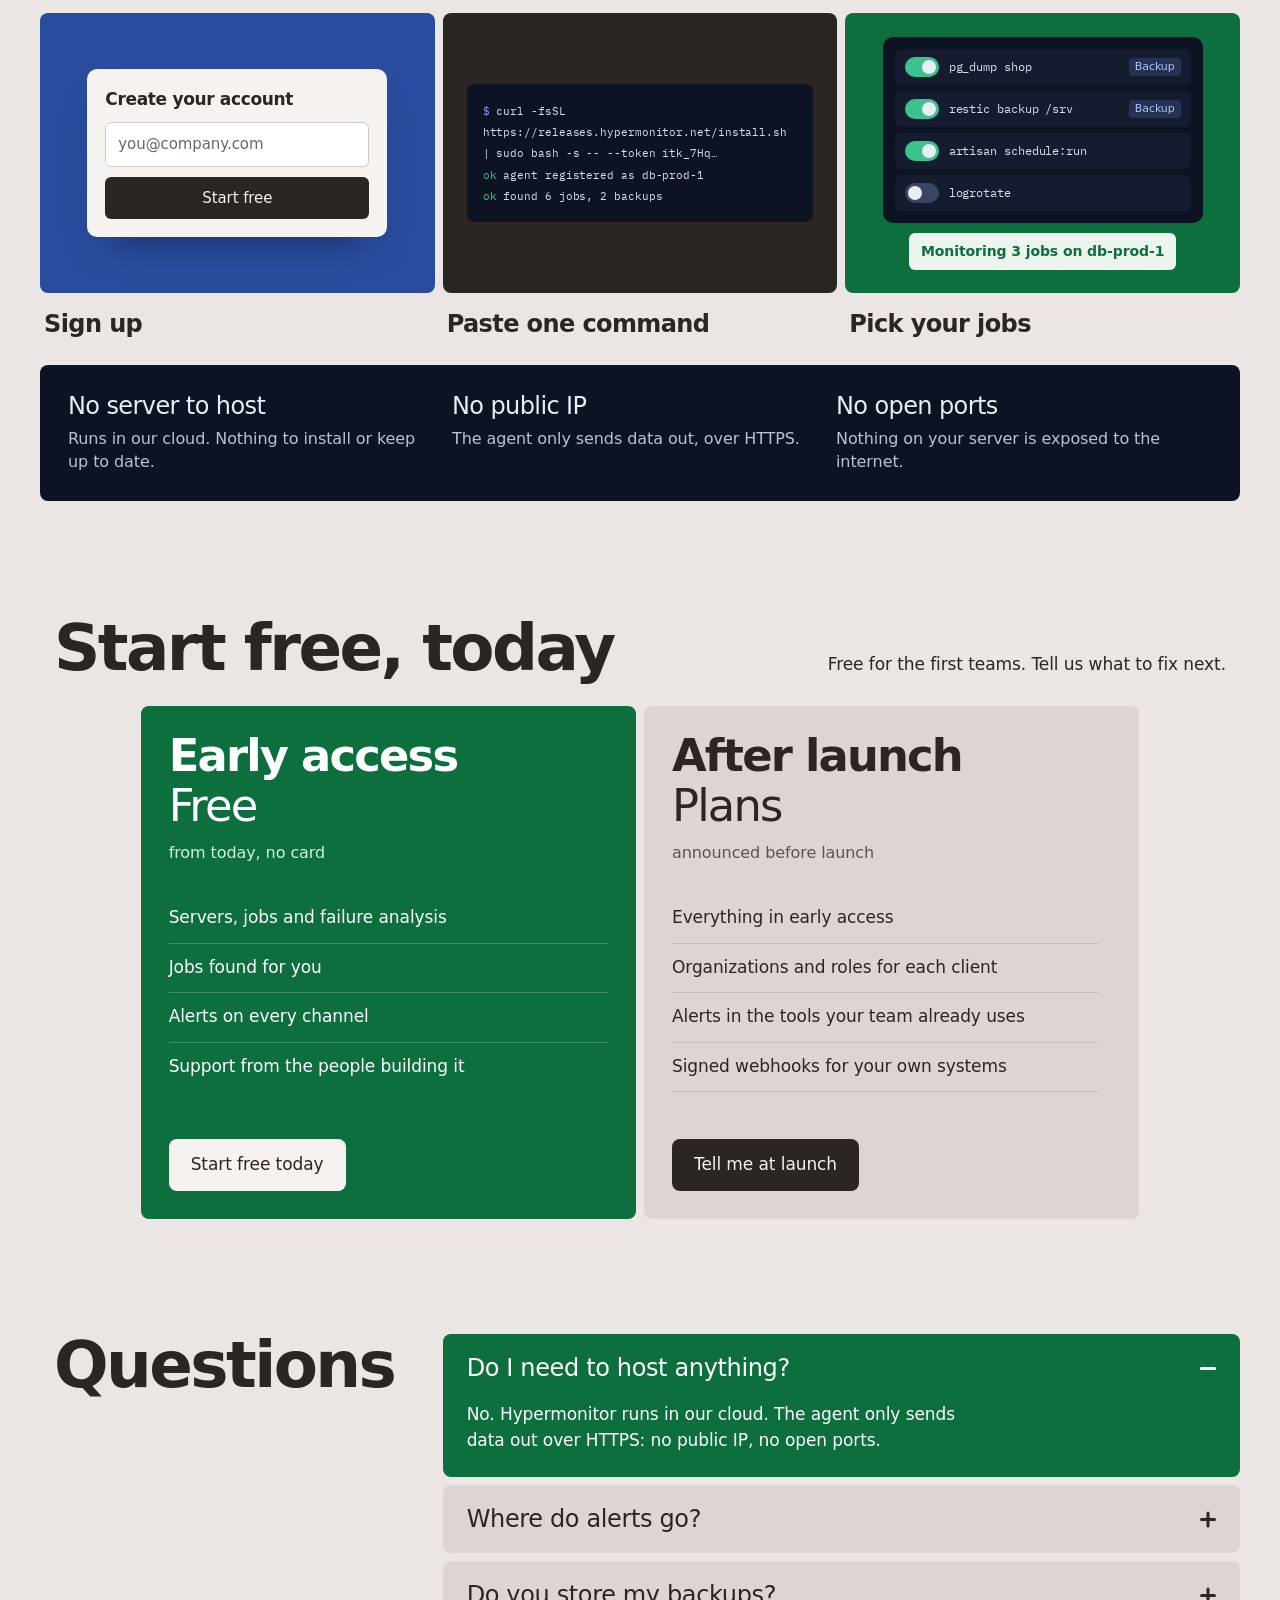
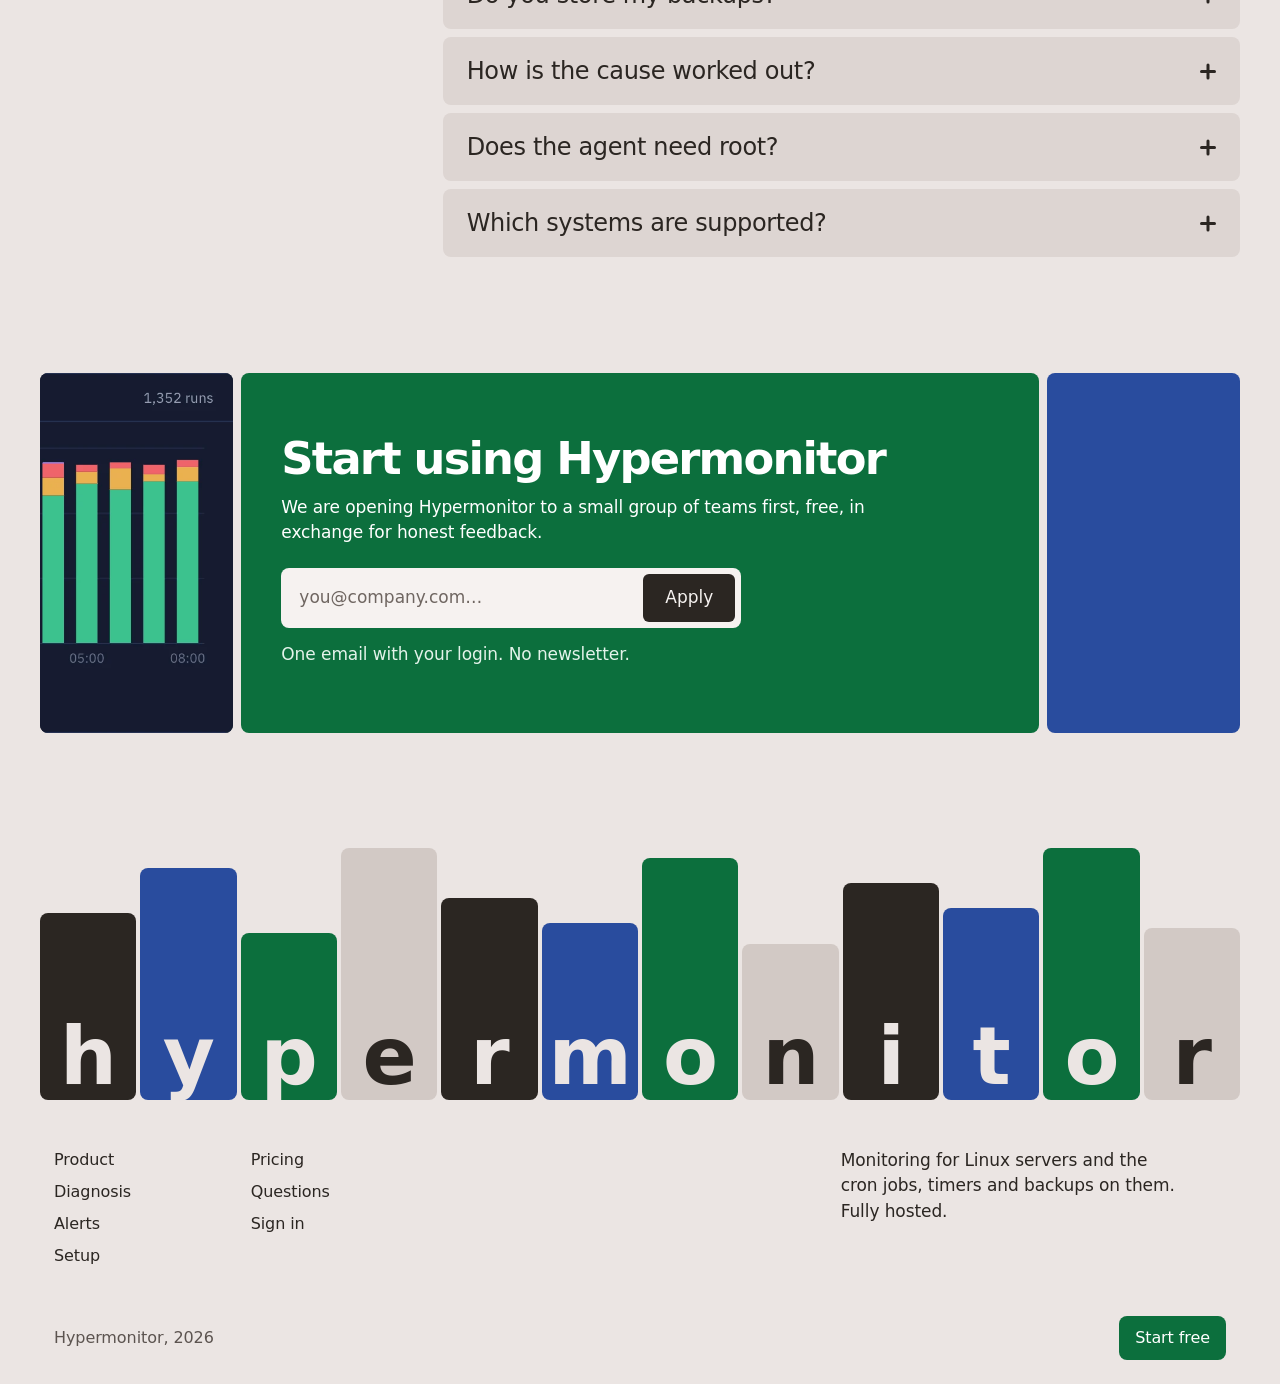
==== commit deda21ae: "Turn the setup's three hints into a dark band with a short reason under each Co-Authored-By: Claude " ====
--- a/index.html
+++ b/index.html
@@ -188,9 +188,9 @@
     </li>
   </ol>
   <ul class="nohost" aria-label="What you don’t need" data-i18n-attr="aria-label:setup.noLabel">
-    <li data-i18n="setup.no1">No server to host</li>
-    <li data-i18n="setup.no2">No public IP</li>
-    <li data-i18n="setup.no3">No open ports</li>
+    <li><strong data-i18n="setup.no1">No server to host</strong><span data-i18n="setup.no1d">Runs in our cloud. Nothing to install or keep up to date.</span></li>
+    <li><strong data-i18n="setup.no2">No public IP</strong><span data-i18n="setup.no2d">The agent only sends data out, over HTTPS.</span></li>
+    <li><strong data-i18n="setup.no3">No open ports</strong><span data-i18n="setup.no3d">Nothing on your server is exposed to the internet.</span></li>
   </ul>
 </section>
 
--- a/styles.css
+++ b/styles.css
@@ -27,6 +27,9 @@
 
   --gap: 8px;
   --edge: 10px;
+  /* Content column: the page is centred in it and the side margins grow on wide screens (100vw, not %, so it resolves the same in any box) */
+  --page: 1200px;
+  --side: max(var(--edge), 3vw, calc((100vw - var(--page)) / 2));
   --radius: 8px;
   --section: clamp(88px, 9vw, 150px);
 
@@ -66,7 +69,7 @@
 .sr-only { position: absolute; width: 1px; height: 1px; overflow: hidden; clip: rect(0 0 0 0); white-space: nowrap; }
 .skip { position: absolute; left: -9999px; top: 8px; z-index: 10; padding: 10px 14px; border-radius: var(--radius); background: var(--ink); color: var(--paper); }
 .skip:focus { left: 8px; }
-main > section { padding: var(--section) var(--edge) 0; }
+main > section { padding: var(--section) var(--side) 0; }
 
 .t { border-radius: var(--radius); min-width: 0; }
 
@@ -113,9 +116,9 @@
   grid-template-columns: repeat(12, minmax(0, 1fr));
   grid-template-rows: 72px auto auto auto;
   gap: var(--gap);
-  padding: var(--edge);
+  padding: var(--edge) var(--side);
   /* The video takes the height left under the text (a little past the fold), and the two claims match its width */
-  --cw: min(calc(100vw - 2 * var(--edge)), max(560px, calc((100svh - 340px) * 1.6)));
+  --cw: min(calc(100vw - 2 * var(--side)), max(560px, calc((100svh - 340px) * 1.6)));
 }
 .t--logo { grid-column: 1 / 4; position: relative; display: flex; align-items: center; padding: 0 14px; background: var(--paper); }
 .t--nav { grid-column: 4 / 10; display: flex; align-items: center; gap: 26px; padding: 0 24px; background: var(--surface); }
@@ -171,7 +174,7 @@
 .carousel__btn[disabled] { opacity: 0.35; cursor: default; }
 @media (hover: hover) and (pointer: fine) { .carousel__btn:not([disabled]):hover { background: var(--accent); } }
 .carousel {
-  display: grid; grid-auto-flow: column; grid-auto-columns: calc((100% - 3 * var(--gap)) / 4.3);
+  display: grid; grid-auto-flow: column; grid-auto-columns: calc((100% - 2 * var(--gap)) / 3.3);
   gap: var(--gap); overflow-x: auto; overscroll-behavior-x: contain;
   scroll-snap-type: x mandatory; scroll-padding: 0 var(--edge); scrollbar-width: none;
   margin: 0 calc(var(--edge) * -1); padding: 0 var(--edge);
@@ -275,8 +278,11 @@
 [data-ui] .pick.on::after { left: 17px; }
 [data-ui] .tag { padding: 1px 6px; border-radius: 4px; background: rgba(122, 162, 255, 0.16); color: #a9c3ff; font-size: 11px; font-weight: 500; font-family: var(--sans); }
 [data-ui] .picks__done { margin-top: 10px; padding: 8px 12px; border-radius: 6px; background: rgba(255, 255, 255, 0.92); color: var(--accent); font-size: 14px; font-weight: 600; text-align: center; }
-.nohost { display: flex; flex-wrap: wrap; gap: 12px 36px; margin-top: var(--gap); padding: 24px 28px; border-radius: var(--radius); background: var(--paper); }
-.nohost li { font-size: var(--step-h3); font-weight: 500; letter-spacing: -0.025em; }
+/* What the setup spares you: one dark band in the same three columns as the steps above it */
+.nohost { display: grid; grid-template-columns: repeat(3, minmax(0, 1fr)); gap: var(--gap); margin-top: 28px; padding: 28px; border-radius: var(--radius); background: var(--night); color: var(--night-ink); }
+.nohost li { display: grid; align-content: start; gap: 6px; padding-right: 20px; }
+.nohost strong { font-size: var(--step-h3); font-weight: 500; line-height: 1.15; letter-spacing: -0.025em; }
+.nohost span { font-size: 16px; line-height: 1.45; color: #b9c2d6; }
 
 /* ---------- Pricing ---------- */
 .pricing__head { display: flex; flex-wrap: wrap; align-items: end; justify-content: space-between; gap: 12px 40px; margin-bottom: 28px; padding: 0 14px; }
@@ -313,14 +319,14 @@
 @media (hover: hover) and (pointer: fine) { .qa:not([open]) summary:hover { background: var(--surface-2); border-radius: var(--radius); } }
 
 /* ---------- Close ---------- */
-.close { display: grid; grid-template-columns: repeat(12, minmax(0, 1fr)); gap: 12px; padding-left: 0 !important; padding-right: 0 !important; overflow: hidden; }
+.close { display: grid; grid-template-columns: repeat(12, minmax(0, 1fr)); gap: var(--gap); }
 .close__side, .close__main { height: 360px; border-radius: var(--radius); overflow: hidden; }
-.close__side--img { grid-column: 1 / 3; margin-left: -40px; background: var(--night); }
+.close__side--img { grid-column: 1 / 3; background: var(--night); }
 .close__side--img img { width: 100%; height: 100%; object-fit: cover; object-position: right top; }
 .close__main { grid-column: 3 / 11; display: flex; flex-direction: column; justify-content: center; gap: 14px; padding: 40px; background: var(--accent); color: var(--accent-ink); }
 .close__main h2 { font-size: clamp(2rem, 1.2rem + 2vw, 3rem); }
 .close__main > p { max-width: 54ch; font-size: var(--step-body); }
-.close__side--flat { grid-column: 11 / 13; margin-right: -40px; background: var(--navy); }
+.close__side--flat { grid-column: 11 / 13; background: var(--navy); }
 .field { display: flex; width: min(100%, 460px); margin-top: 8px; padding: 6px; border-radius: var(--radius); background: var(--paper); }
 .field input { flex: 1; min-width: 0; padding: 0 12px; border: 0; background: transparent; color: var(--ink); font-size: var(--step-body); }
 .field input::placeholder { color: #6f6661; }
@@ -334,7 +340,7 @@
 .field button:disabled { cursor: progress; opacity: .7; }
 
 /* ---------- Footer ---------- */
-.foot { padding: var(--section) var(--edge) calc(24px + env(safe-area-inset-bottom)); }
+.foot { padding: var(--section) var(--side) calc(24px + env(safe-area-inset-bottom)); }
 .blocks--foot { height: 28svh; min-height: 200px; }
 .blocks--foot > span { font-size: clamp(2.5rem, 1rem + 5vw, 6.5rem); }
 .foot__links { display: grid; grid-template-columns: repeat(12, minmax(0, 1fr)); gap: var(--gap); margin-top: 48px; padding: 0 14px; }
@@ -396,7 +402,7 @@
 
 /* ---------- Phone ---------- */
 @media (max-width: 760px) {
-  :root { --edge: 6px; --gap: 6px; }
+  :root { --edge: 6px; --gap: 6px; --side: var(--edge); }
   .board--hero { grid-template-columns: repeat(4, minmax(0, 1fr)); grid-template-rows: 56px auto auto auto; }
   .t--logo { grid-column: 1 / 3; padding: 0 10px; }
   .blocks--nav { height: 38px; gap: 2px; }
@@ -412,6 +418,7 @@
   .tip { max-width: 240px; }
 
   .features__head { padding: 0 10px; }
+  .setup__head h2 { font-size: 31px; }
   .carousel { grid-auto-columns: 78%; }
   .slide { min-height: 240px; padding: 20px; }
 
@@ -427,8 +434,8 @@
 
   .steps { grid-template-columns: 1fr; gap: 20px; }
   .step__art { height: auto; min-height: 220px; }
-  .nohost { gap: 10px 24px; padding: 20px; }
-  .nohost li { font-size: 19px; }
+  .nohost { grid-template-columns: 1fr; gap: 18px; padding: 22px 20px; }
+  .nohost strong { font-size: 20px; }
 
   .plan--early, .plan--after { grid-column: 1 / -1; padding: 22px; }
   .plan .btn { align-self: stretch; }
@@ -440,10 +447,10 @@
   .qa summary { font-size: 18px; min-height: 60px; padding: 14px 56px 14px 18px; }
   .qa p { padding: 0 18px 20px; font-size: 16px; }
 
-  .close { grid-template-columns: 1fr 1fr; gap: 6px; padding-left: var(--edge) !important; padding-right: var(--edge) !important; }
+  .close { grid-template-columns: 1fr 1fr; }
   .close__main { grid-column: 1 / -1; grid-row: 1; height: auto; padding: 28px 20px; }
   .close__main h2 { font-size: 28px; }
-  .close__side { grid-row: 2; height: 110px; margin: 0 !important; }
+  .close__side { grid-row: 2; height: 110px; }
   .close__side--img { grid-column: 1 / 2; }
   .close__side--flat { grid-column: 2 / 3; }
   .field { flex-direction: column; gap: 6px; }
